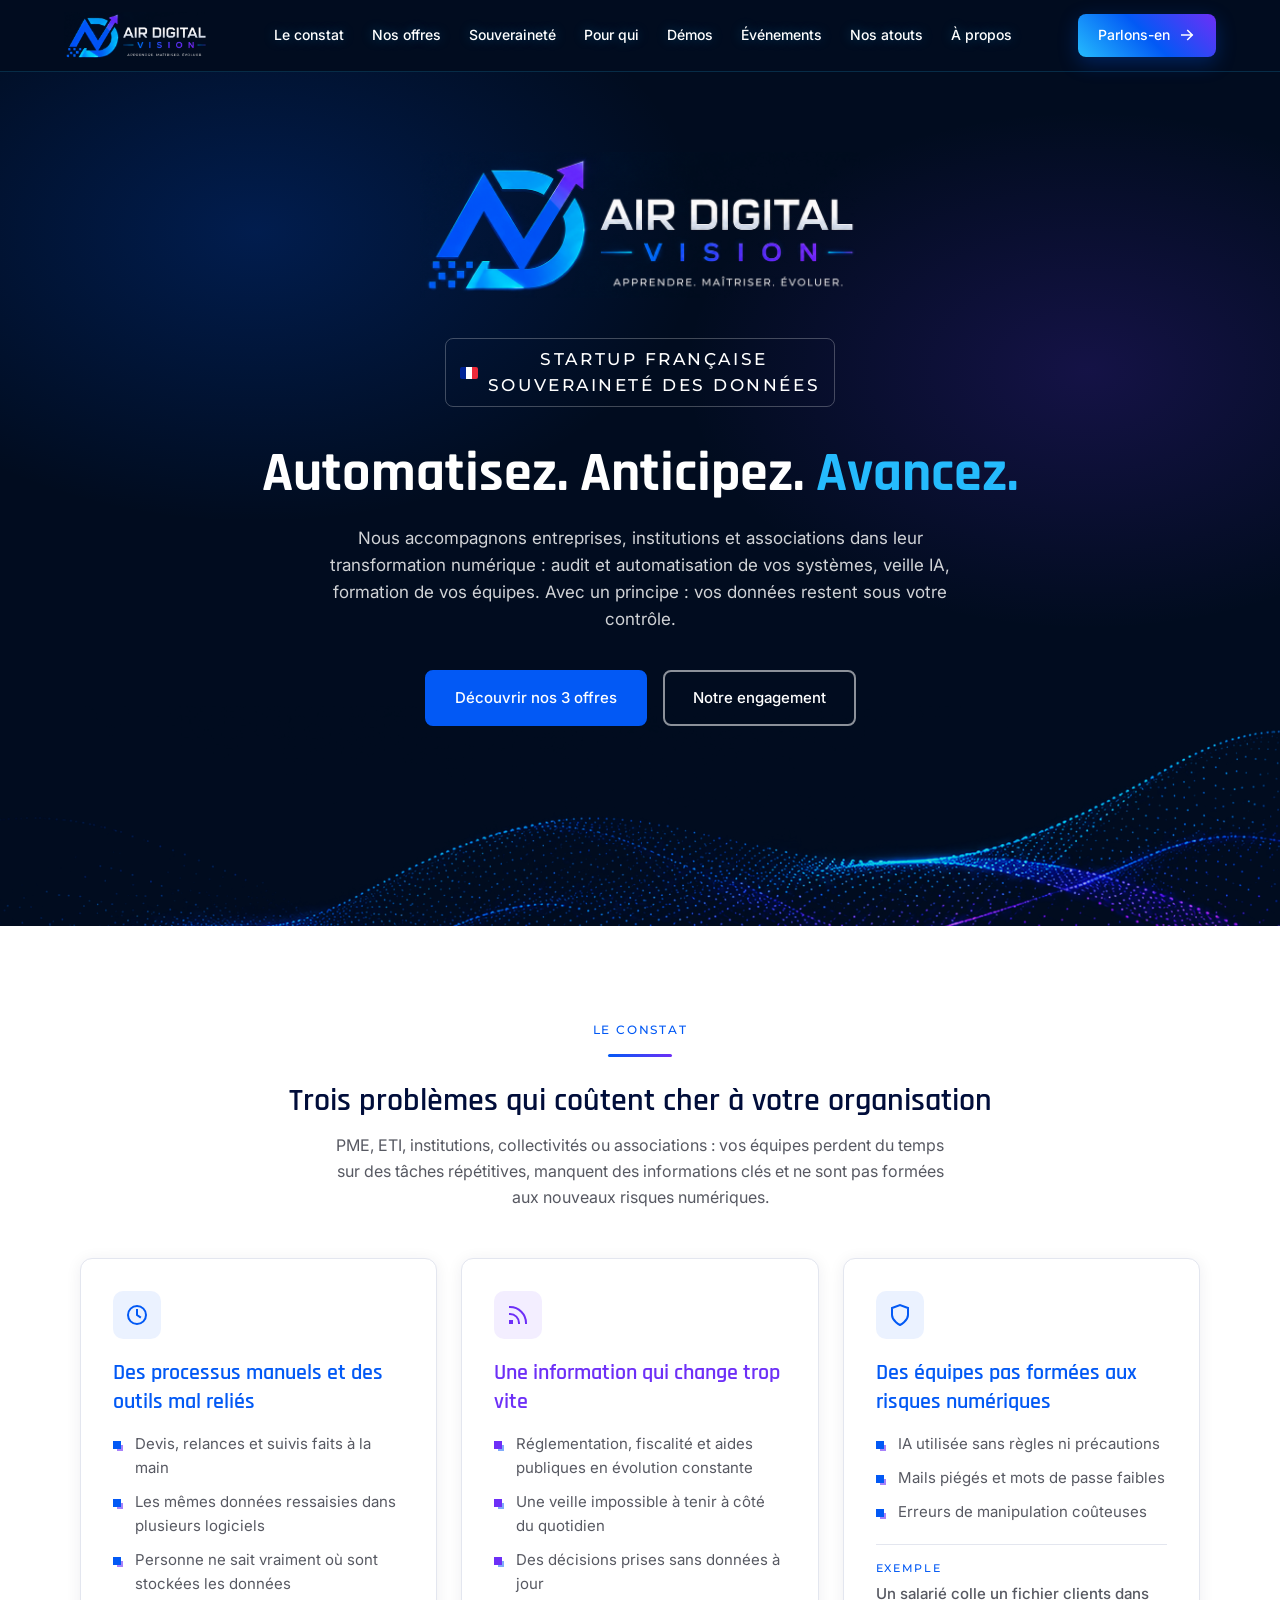
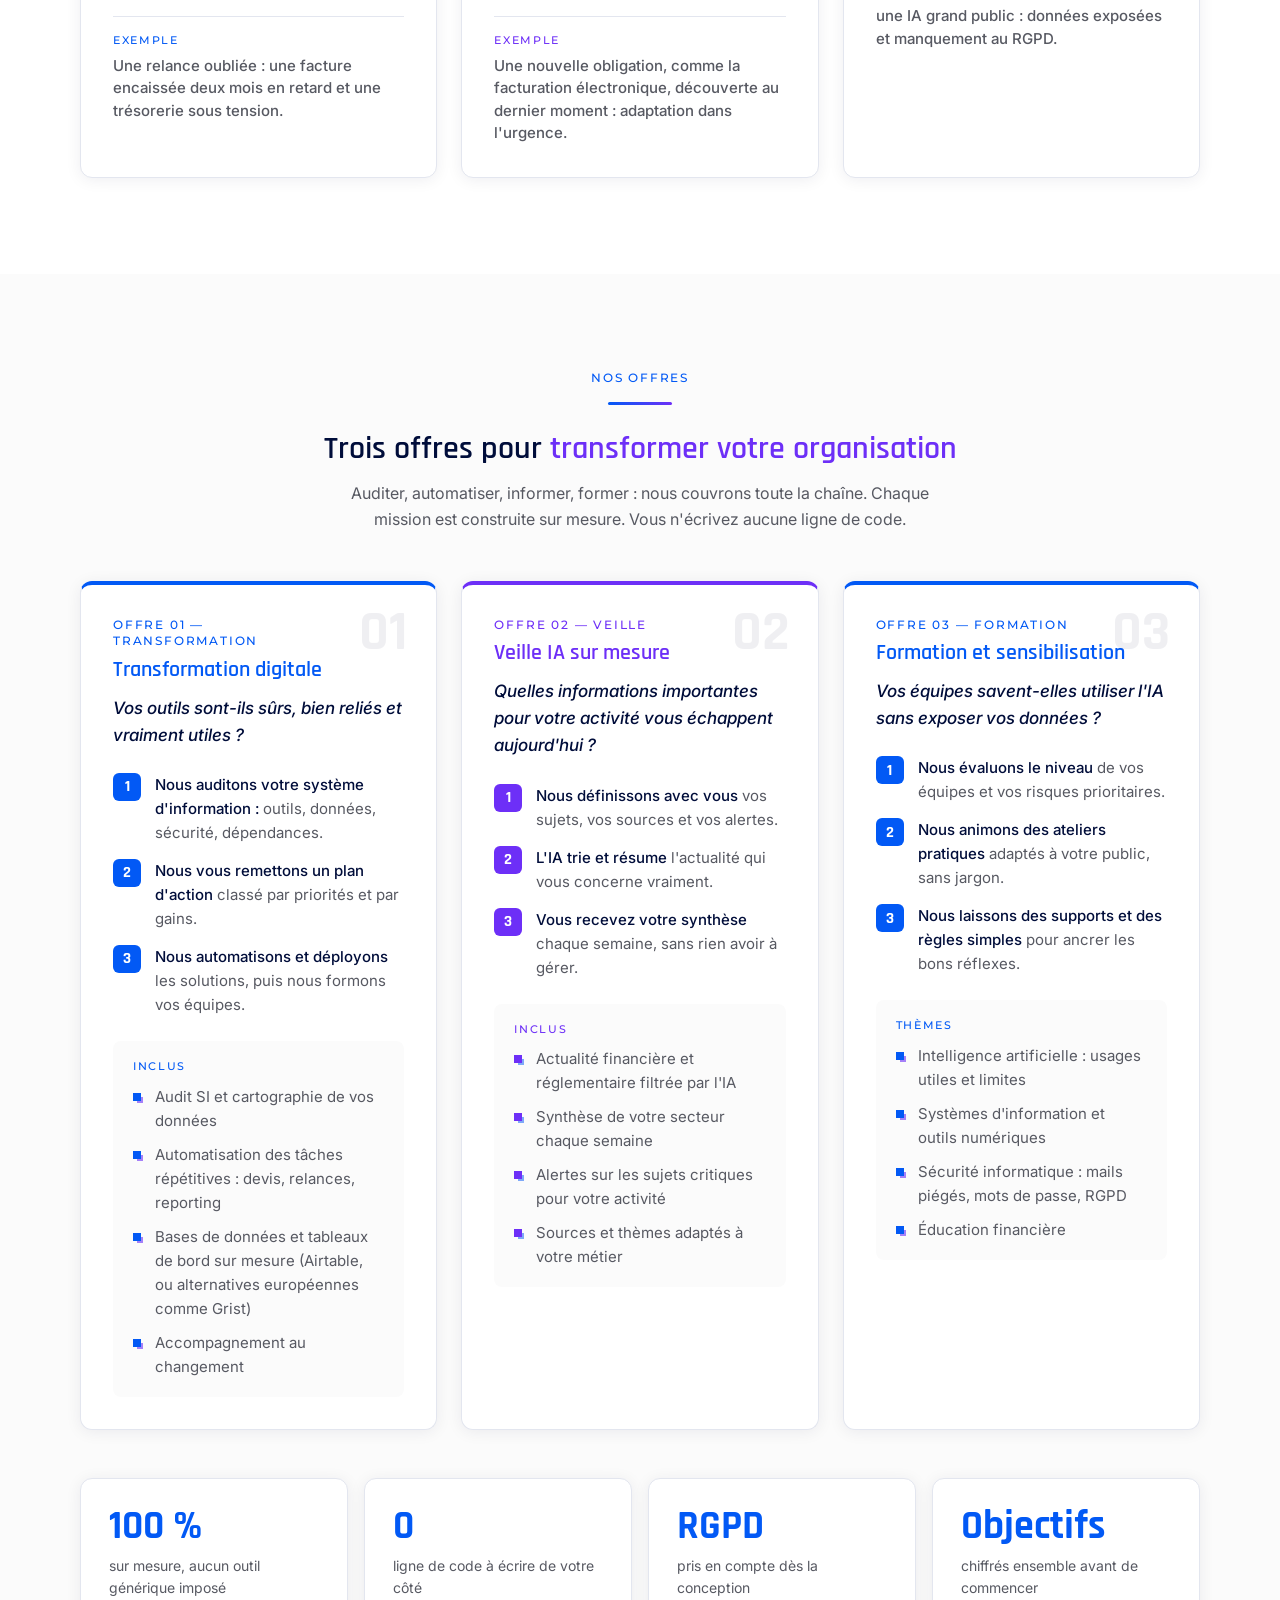
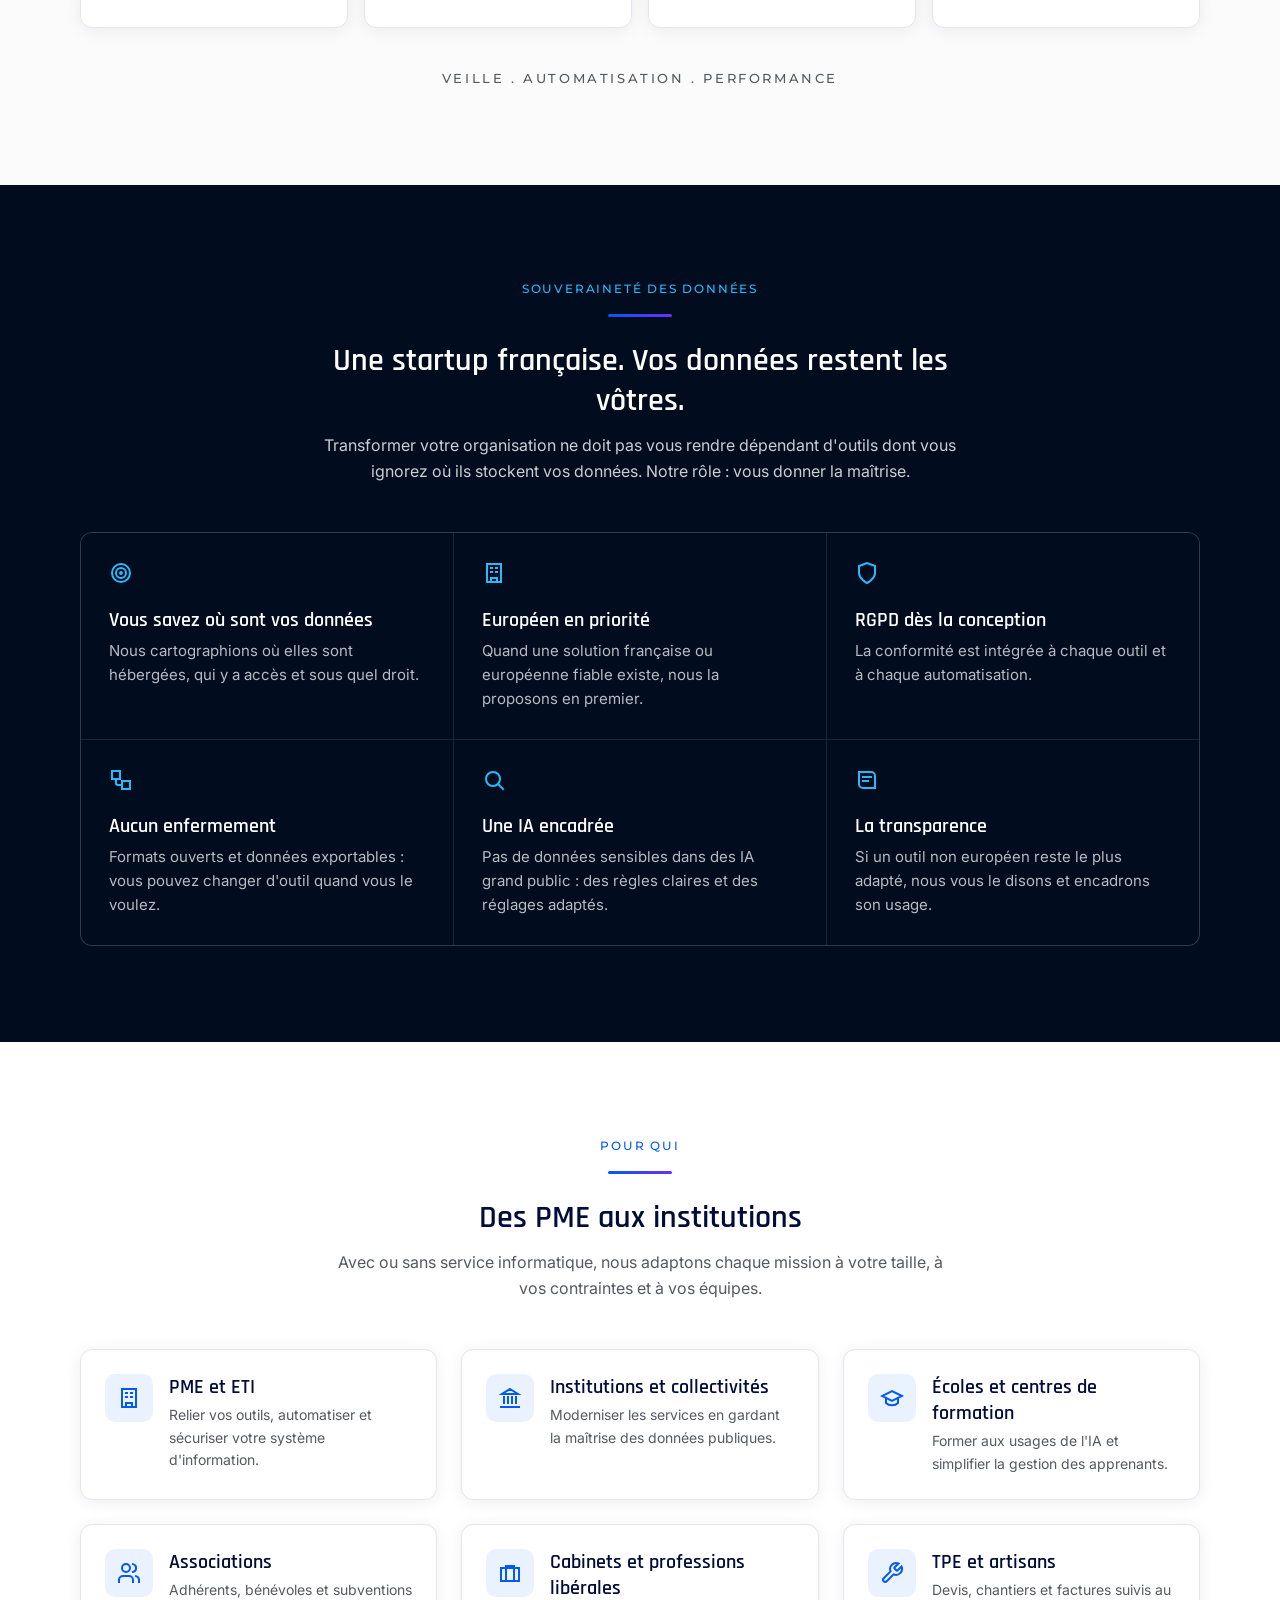
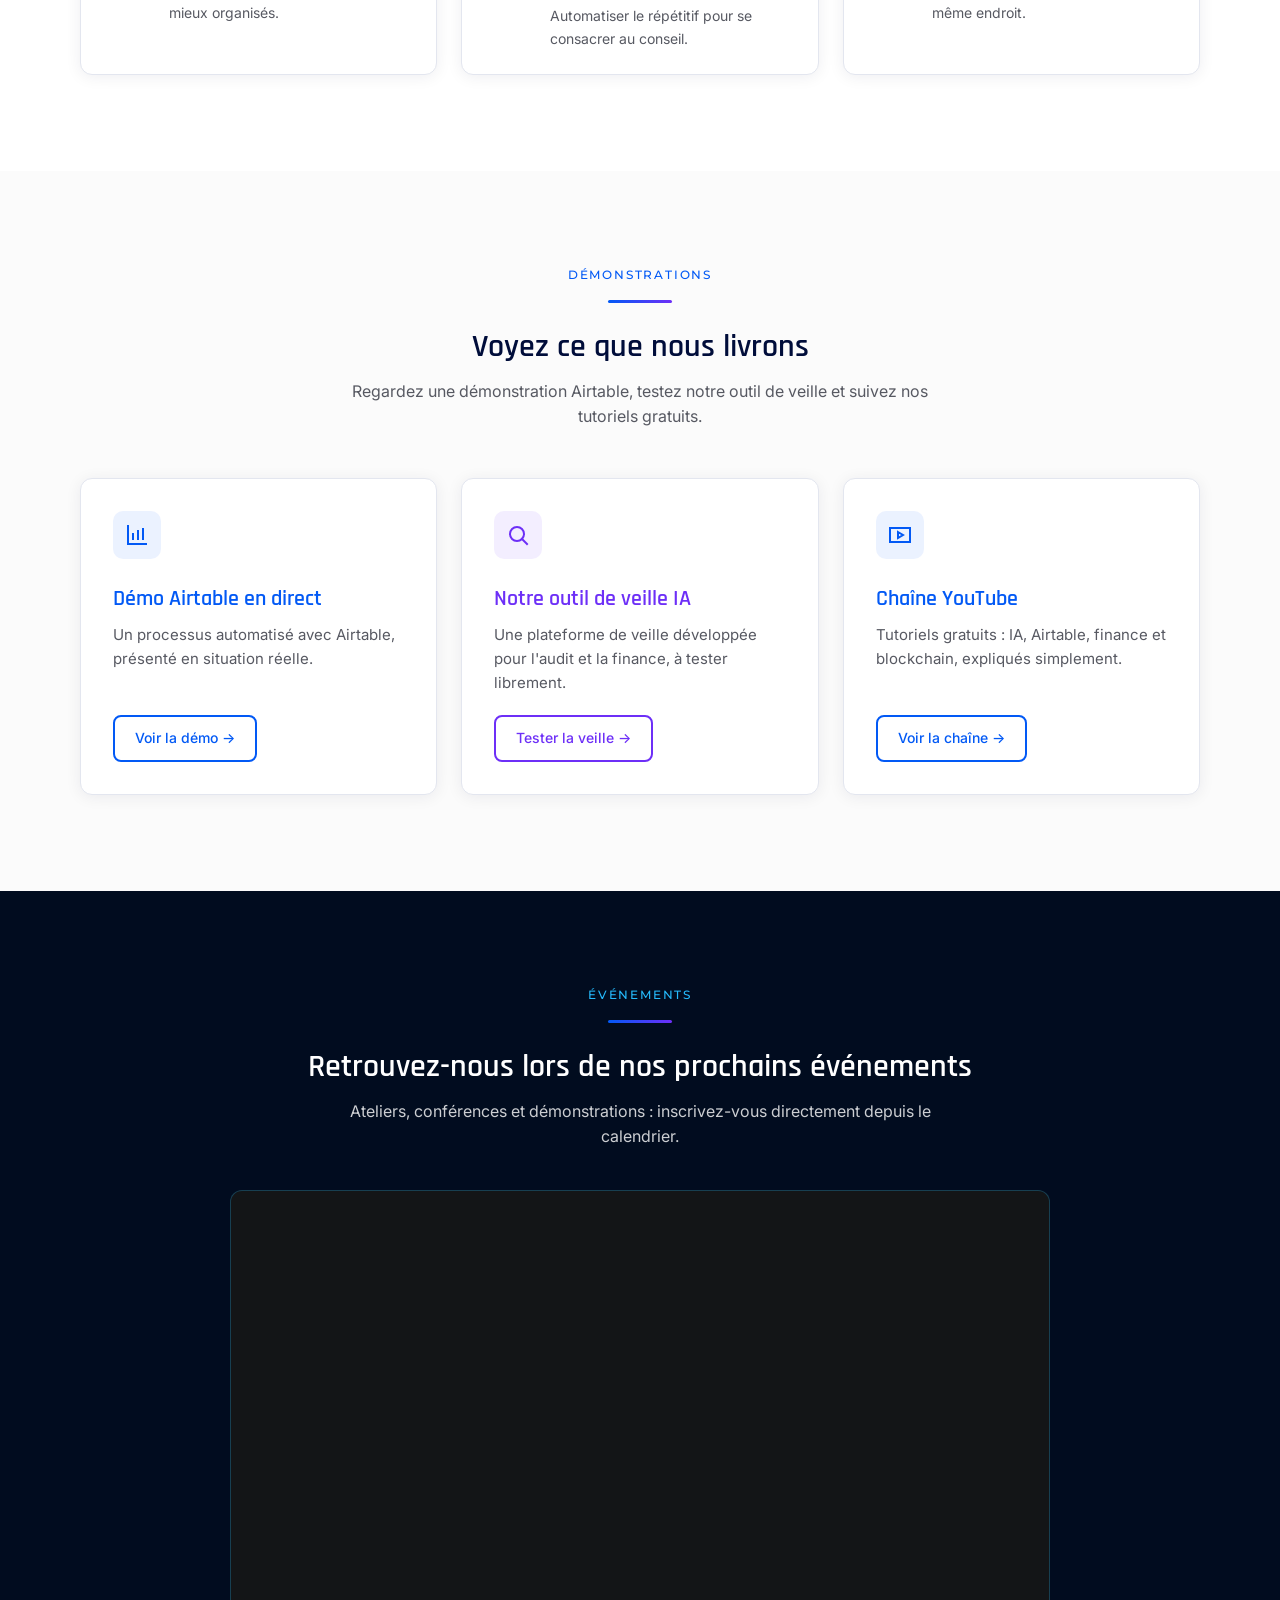
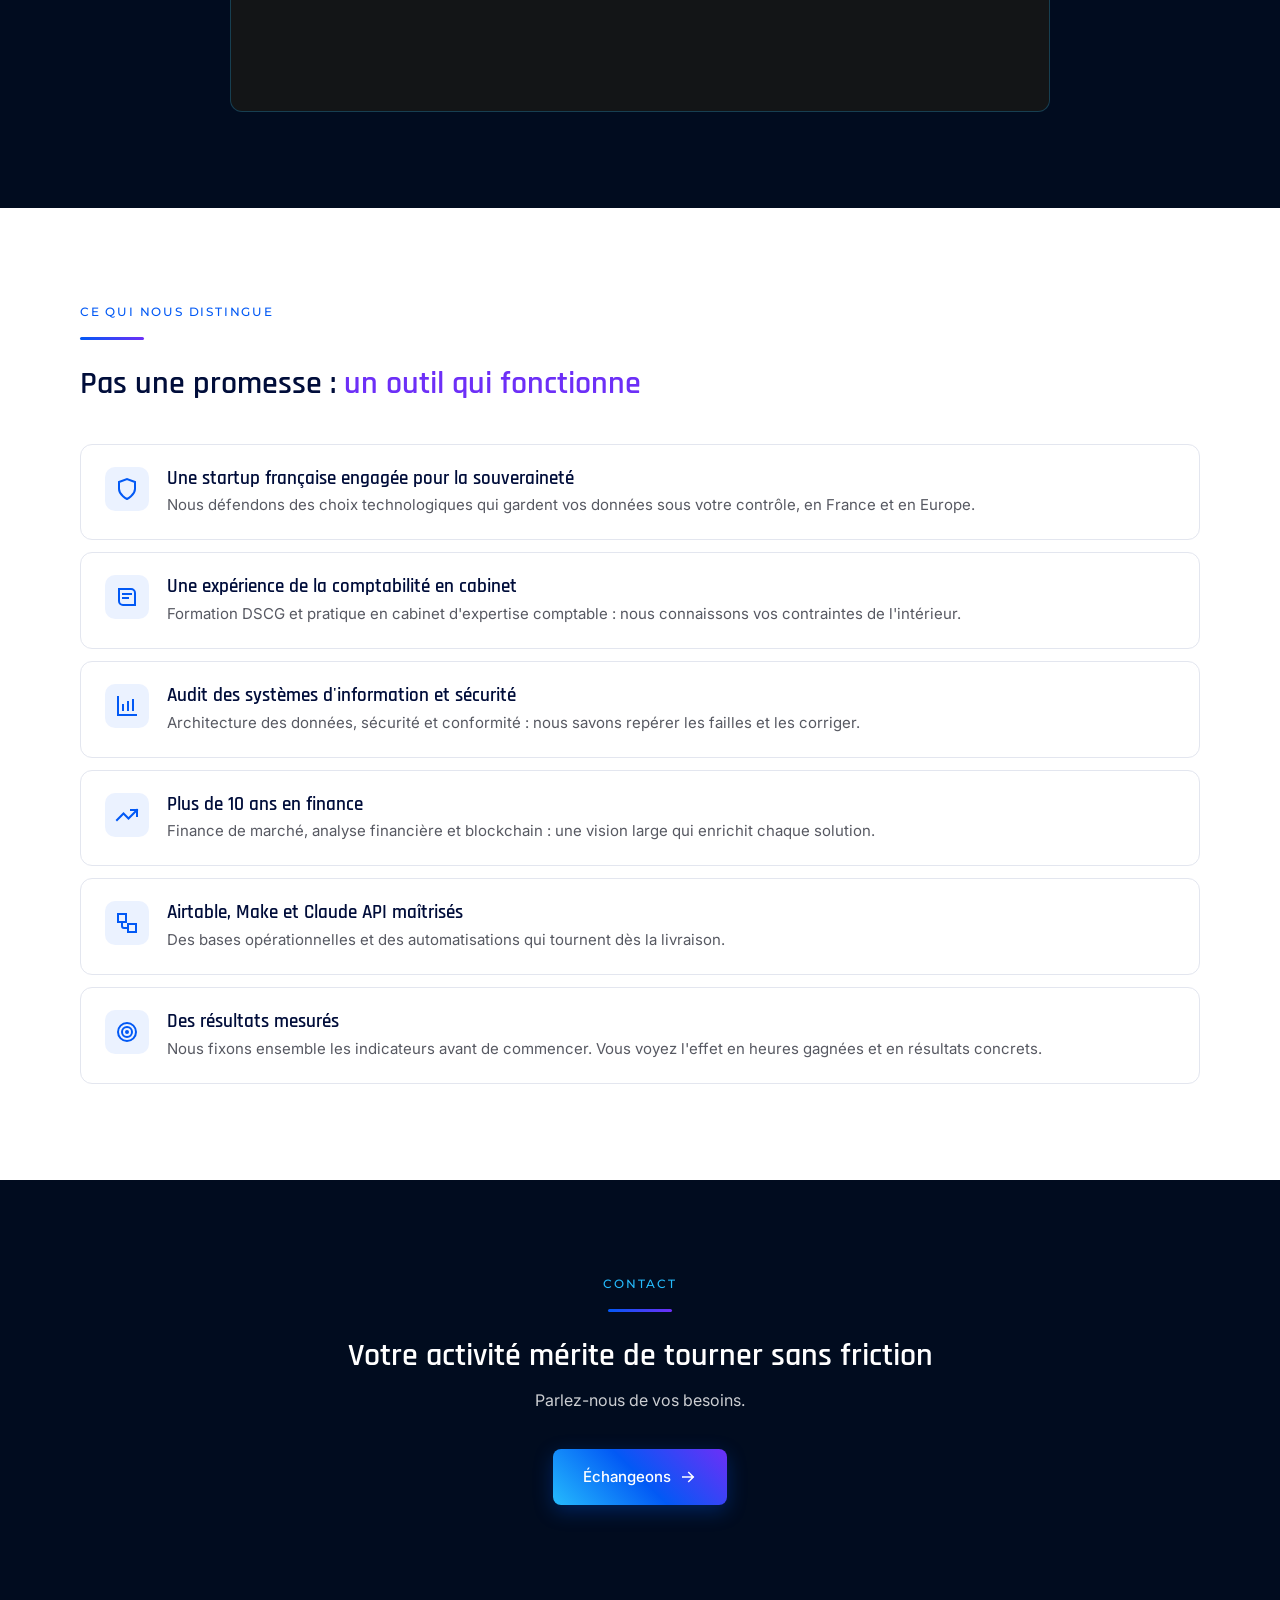
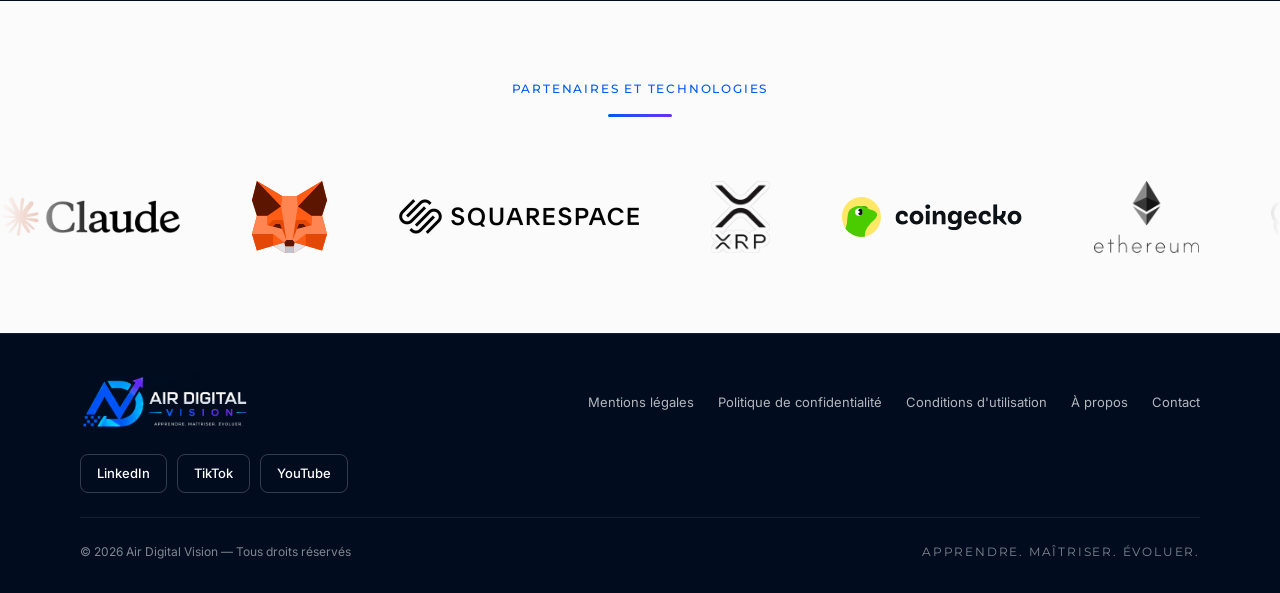
==== index.html @ 4b160d8b "Add files via upload" ====
<!DOCTYPE html>
<html lang="fr">
<head>
<meta charset="UTF-8">
<meta name="viewport" content="width=device-width, initial-scale=1">
<title>Air Digital Vision — Startup française de transformation digitale</title>
<meta name="description" content="Air Digital Vision, startup française : audit et automatisation de votre système d'information, veille IA et formation de vos équipes. Vos données restent sous votre contrôle.">
<meta property="og:title" content="Air Digital Vision — Automatisez. Anticipez. Avancez.">
<meta property="og:description" content="Transformation digitale, veille IA et formation, par une startup française engagée pour la souveraineté des données.">
<link rel="canonical" href="https://airdigitalvision.org/">
<meta property="og:url" content="https://airdigitalvision.org/">
<meta property="og:type" content="website">
<meta property="og:image" content="https://airdigitalvision.org/assets/logo-nuit.png">
<meta name="theme-color" content="#010C1F">
<link rel="icon" type="image/png" href="assets/favicon.png">
<link rel="apple-touch-icon" href="assets/apple-touch-icon.png">
<link rel="preconnect" href="https://fonts.googleapis.com">
<link rel="preconnect" href="https://fonts.gstatic.com" crossorigin>
<link href="https://fonts.googleapis.com/css2?family=Inter:wght@400;500&family=Montserrat:wght@500&family=Rajdhani:wght@600;700&display=swap" rel="stylesheet">
<link rel="stylesheet" href="assets/style.css">
</head>
<body>

<!-- Icônes (trait 2 px, angles francs) -->
<svg width="0" height="0" style="position:absolute" aria-hidden="true">
  <symbol id="i-horloge" viewBox="0 0 24 24"><circle cx="12" cy="12" r="9"/><path d="M12 7v5l3 2"/></symbol>
  <symbol id="i-flux" viewBox="0 0 24 24"><path d="M4 11a9 9 0 0 1 9 9"/><path d="M4 4a16 16 0 0 1 16 16"/><rect x="4" y="18" width="2" height="2"/></symbol>
  <symbol id="i-auto" viewBox="0 0 24 24"><rect x="3" y="3" width="8" height="8"/><path d="M7 11v4a2 2 0 0 0 2 2h4"/><rect x="13" y="13" width="8" height="8"/></symbol>
  <symbol id="i-veille" viewBox="0 0 24 24"><circle cx="11" cy="11" r="7"/><path d="m21 21-5-5"/></symbol>
  <symbol id="i-immeuble" viewBox="0 0 24 24"><rect x="5" y="3" width="14" height="18"/><path d="M9 21v-4h6v4M9 7h1M14 7h1M9 11h1M14 11h1"/></symbol>
  <symbol id="i-outil" viewBox="0 0 24 24"><path d="M14.7 6.3a1 1 0 0 0 0 1.4l1.6 1.6a1 1 0 0 0 1.4 0l3.8-3.8a6 6 0 0 1-7.9 7.9l-6.9 6.9a2.1 2.1 0 0 1-3-3l6.9-6.9a6 6 0 0 1 7.9-7.9z"/></symbol>
  <symbol id="i-mallette" viewBox="0 0 24 24"><rect x="3" y="7" width="18" height="13"/><path d="M16 20V5H8v15"/></symbol>
  <symbol id="i-groupe" viewBox="0 0 24 24"><path d="M16 21v-2a4 4 0 0 0-4-4H6a4 4 0 0 0-4 4v2"/><circle cx="9" cy="7" r="4"/><path d="M22 21v-2a4 4 0 0 0-3-3.9M16 3.1a4 4 0 0 1 0 7.8"/></symbol>
  <symbol id="i-mairie" viewBox="0 0 24 24"><path d="M3 21h18M6 17v-6M10 17v-6M14 17v-6M18 17v-6M12 3l8 5H4z"/></symbol>
  <symbol id="i-ecole" viewBox="0 0 24 24"><path d="M22 10 12 5 2 10l10 5 10-5z"/><path d="M6 12v5c3 3 9 3 12 0v-5"/></symbol>
  <symbol id="i-video" viewBox="0 0 24 24"><rect x="2" y="5" width="20" height="14"/><path d="m10 9 5 3-5 3z"/></symbol>
  <symbol id="i-graph" viewBox="0 0 24 24"><path d="M3 3v18h18"/><path d="M8 16v-5M13 16V8M18 16V6"/></symbol>
  <symbol id="i-bouclier" viewBox="0 0 24 24"><path d="M12 22s8-4 8-10V5l-8-3-8 3v7c0 6 8 10 8 10z"/></symbol>
  <symbol id="i-hausse" viewBox="0 0 24 24"><path d="m22 7-8.5 8.5-5-5L2 17"/><path d="M16 7h6v6"/></symbol>
  <symbol id="i-cible" viewBox="0 0 24 24"><circle cx="12" cy="12" r="9"/><circle cx="12" cy="12" r="5"/><circle cx="12" cy="12" r="1"/></symbol>
  <symbol id="i-livre" viewBox="0 0 24 24"><path d="M4 4h12a4 4 0 0 1 4 4v12H8a4 4 0 0 1-4-4z"/><path d="M8 9h8M8 13h5"/></symbol>
  <symbol id="i-mail" viewBox="0 0 24 24"><rect x="2" y="4" width="20" height="16"/><path d="m22 6-10 7L2 6"/></symbol>
  <symbol id="i-menu" viewBox="0 0 24 24"><path d="M3 6h18M3 12h18M3 18h18"/></symbol>
  <symbol id="i-fleche" viewBox="0 0 24 24"><path d="M5 12h14M13 6l6 6-6 6"/></symbol>
</svg>

<!-- NAVIGATION -->
<header class="nav">
  <a class="nav-logo" href="#accueil" aria-label="Air Digital Vision — accueil"><img src="assets/logo-nuit.png" alt="Air Digital Vision" width="132" height="44"></a>
  <nav class="nav-liens" id="menu" aria-label="Navigation principale">
    <a href="#probleme">Le constat</a>
    <a href="#offres">Nos offres</a>
    <a href="#souverainete">Souveraineté</a>
    <a href="#pour-qui">Pour qui</a>
    <a href="#demos">Démos</a>
    <a href="#evenements">Événements</a>
    <a href="#atouts">Nos atouts</a>
    <a href="equipe.html">À propos</a>
    <a href="#contact" class="seul-mobile">Parlons de votre projet →</a>
  </nav>
  <a class="btn btn-cta" href="#contact">Parlons-en <svg class="ico" style="width:18px;height:18px"><use href="#i-fleche"/></svg></a>
  <button class="burger" aria-label="Ouvrir le menu" aria-expanded="false" aria-controls="menu"><svg class="ico"><use href="#i-menu"/></svg></button>
</header>

<main>

<!-- HÉROS -->
<section class="hero sur-nuit" id="accueil">
  <div class="conteneur">
    <img class="hero-logo" src="assets/logo-nuit.png" alt="Air Digital Vision — Apprendre. Maîtriser. Évoluer." width="900" height="299">
    <p class="badge-fr"><span class="drapeau" aria-hidden="true"><i></i><i></i><i></i></span><span>Startup française<br>Souveraineté des données</span></p>
    <h1>Automatisez. Anticipez. <span>Avancez.</span></h1>
    <p>Nous accompagnons entreprises, institutions et associations dans leur transformation numérique : audit et automatisation de vos systèmes, veille IA, formation de vos équipes. Avec un principe : vos données restent sous votre contrôle.</p>
    <div class="hero-btns">
      <a class="btn btn-primaire" href="#offres">Découvrir nos 3 offres</a>
      <a class="btn btn-secondaire" href="#souverainete">Notre engagement</a>
    </div>
  </div>
  <img class="hero-vague" src="assets/vague.png" alt="" aria-hidden="true">
</section>

<!-- LE CONSTAT -->
<section id="probleme" class="fond-blanc">
  <div class="conteneur">
    <div class="entete-centre">
    <p class="label">Le constat</p>
    <span class="filet"></span>
    <h2>Trois problèmes qui coûtent cher à votre organisation</h2>
    <p class="chapo" style="margin-top:12px">PME, ETI, institutions, collectivités ou associations : vos équipes perdent du temps sur des tâches répétitives, manquent des informations clés et ne sont pas formées aux nouveaux risques numériques.</p>
    </div>
    <div class="grille-3">
      <article class="carte">
        <div class="ico-bloc"><svg class="ico"><use href="#i-horloge"/></svg></div>
        <h3>Des processus manuels et des outils mal reliés</h3>
        <ul class="puces">
          <li>Devis, relances et suivis faits à la main</li>
          <li>Les mêmes données ressaisies dans plusieurs logiciels</li>
          <li>Personne ne sait vraiment où sont stockées les données</li>
        </ul>
        <p class="consequence"><span class="label">Exemple</span>Une relance oubliée : une facture encaissée deux mois en retard et une trésorerie sous tension.</p>
      </article>
      <article class="carte violet">
        <div class="ico-bloc violet"><svg class="ico"><use href="#i-flux"/></svg></div>
        <h3 style="color:var(--elan)">Une information qui change trop vite</h3>
        <ul class="puces">
          <li>Réglementation, fiscalité et aides publiques en évolution constante</li>
          <li>Une veille impossible à tenir à côté du quotidien</li>
          <li>Des décisions prises sans données à jour</li>
        </ul>
        <p class="consequence"><span class="label violet">Exemple</span>Une nouvelle obligation, comme la facturation électronique, découverte au dernier moment : adaptation dans l'urgence.</p>
      </article>
      <article class="carte">
        <div class="ico-bloc"><svg class="ico"><use href="#i-bouclier"/></svg></div>
        <h3>Des équipes pas formées aux risques numériques</h3>
        <ul class="puces">
          <li>IA utilisée sans règles ni précautions</li>
          <li>Mails piégés et mots de passe faibles</li>
          <li>Erreurs de manipulation coûteuses</li>
        </ul>
        <p class="consequence"><span class="label">Exemple</span>Un salarié colle un fichier clients dans une IA grand public : données exposées et manquement au RGPD.</p>
      </article>
    </div>
  </div>
</section>

<!-- OFFRES -->
<section id="offres">
  <div class="conteneur">
    <div class="entete-centre">
    <p class="label">Nos offres</p>
    <span class="filet"></span>
    <h2>Trois offres pour <span class="accent">transformer votre organisation</span></h2>
    <p class="chapo" style="margin-top:12px">Auditer, automatiser, informer, former : nous couvrons toute la chaîne. Chaque mission est construite sur mesure. Vous n'écrivez aucune ligne de code.</p>
    </div>
    <div class="grille-3">
      <article class="carte offre">
        <span class="offre-num" aria-hidden="true">01</span>
        <p class="label">Offre 01 — Transformation</p>
        <h3>Transformation digitale</h3>
        <p class="question">Vos outils sont-ils sûrs, bien reliés et vraiment utiles ?</p>
        <ol class="etapes">
          <li><span><strong>Nous auditons votre système d'information :</strong> outils, données, sécurité, dépendances.</span></li>
          <li><span><strong>Nous vous remettons un plan d'action</strong> classé par priorités et par gains.</span></li>
          <li><span><strong>Nous automatisons et déployons</strong> les solutions, puis nous formons vos équipes.</span></li>
        </ol>
        <div class="inclus">
          <p class="label">Inclus</p>
          <ul class="puces">
            <li>Audit SI et cartographie de vos données</li>
            <li>Automatisation des tâches répétitives : devis, relances, reporting</li>
            <li>Bases de données et tableaux de bord sur mesure (Airtable, ou alternatives européennes comme Grist)</li>
            <li>Accompagnement au changement</li>
          </ul>
        </div>
      </article>
      <article class="carte offre violet">
        <span class="offre-num" aria-hidden="true">02</span>
        <p class="label violet">Offre 02 — Veille</p>
        <h3 style="color:var(--elan)">Veille IA sur mesure</h3>
        <p class="question">Quelles informations importantes pour votre activité vous échappent aujourd'hui ?</p>
        <ol class="etapes">
          <li><span><strong>Nous définissons avec vous</strong> vos sujets, vos sources et vos alertes.</span></li>
          <li><span><strong>L'IA trie et résume</strong> l'actualité qui vous concerne vraiment.</span></li>
          <li><span><strong>Vous recevez votre synthèse</strong> chaque semaine, sans rien avoir à gérer.</span></li>
        </ol>
        <div class="inclus">
          <p class="label violet">Inclus</p>
          <ul class="puces">
            <li>Actualité financière et réglementaire filtrée par l'IA</li>
            <li>Synthèse de votre secteur chaque semaine</li>
            <li>Alertes sur les sujets critiques pour votre activité</li>
            <li>Sources et thèmes adaptés à votre métier</li>
          </ul>
        </div>
      </article>
      <article class="carte offre">
        <span class="offre-num" aria-hidden="true">03</span>
        <p class="label">Offre 03 — Formation</p>
        <h3>Formation et sensibilisation</h3>
        <p class="question">Vos équipes savent-elles utiliser l'IA sans exposer vos données ?</p>
        <ol class="etapes">
          <li><span><strong>Nous évaluons le niveau</strong> de vos équipes et vos risques prioritaires.</span></li>
          <li><span><strong>Nous animons des ateliers pratiques</strong> adaptés à votre public, sans jargon.</span></li>
          <li><span><strong>Nous laissons des supports et des règles simples</strong> pour ancrer les bons réflexes.</span></li>
        </ol>
        <div class="inclus">
          <p class="label">Thèmes</p>
          <ul class="puces">
            <li>Intelligence artificielle : usages utiles et limites</li>
            <li>Systèmes d'information et outils numériques</li>
            <li>Sécurité informatique : mails piégés, mots de passe, RGPD</li>
            <li>Éducation financière</li>
          </ul>
        </div>
      </article>
    </div>

    <div class="grille-4" style="margin-top:48px">
      <div class="carte benef"><p class="benef-val">100 %</p><p>sur mesure, aucun outil générique imposé</p></div>
      <div class="carte benef"><p class="benef-val">0</p><p>ligne de code à écrire de votre côté</p></div>
      <div class="carte benef"><p class="benef-val">RGPD</p><p>pris en compte dès la conception</p></div>
      <div class="carte benef"><p class="benef-val">Objectifs</p><p>chiffrés ensemble avant de commencer</p></div>
    </div>
    <p class="signature-offre">VEILLE . AUTOMATISATION . PERFORMANCE</p>
  </div>
</section>

<!-- SOUVERAINETÉ -->
<section id="souverainete" class="souv sur-nuit">
  <div class="conteneur">
    <div class="souv-intro entete-centre">
      <p class="label">Souveraineté des données</p>
      <span class="filet"></span>
      <h2>Une startup française. Vos données restent les vôtres.</h2>
      <p>Transformer votre organisation ne doit pas vous rendre dépendant d'outils dont vous ignorez où ils stockent vos données. Notre rôle : vous donner la maîtrise.</p>
    </div>
    <div class="souv-grille">
      <div class="souv-pt"><svg class="ico"><use href="#i-cible"/></svg><h3>Vous savez où sont vos données</h3><p>Nous cartographions où elles sont hébergées, qui y a accès et sous quel droit.</p></div>
      <div class="souv-pt"><svg class="ico"><use href="#i-immeuble"/></svg><h3>Européen en priorité</h3><p>Quand une solution française ou européenne fiable existe, nous la proposons en premier.</p></div>
      <div class="souv-pt"><svg class="ico"><use href="#i-bouclier"/></svg><h3>RGPD dès la conception</h3><p>La conformité est intégrée à chaque outil et à chaque automatisation.</p></div>
      <div class="souv-pt"><svg class="ico"><use href="#i-auto"/></svg><h3>Aucun enfermement</h3><p>Formats ouverts et données exportables : vous pouvez changer d'outil quand vous le voulez.</p></div>
      <div class="souv-pt"><svg class="ico"><use href="#i-veille"/></svg><h3>Une IA encadrée</h3><p>Pas de données sensibles dans des IA grand public : des règles claires et des réglages adaptés.</p></div>
      <div class="souv-pt"><svg class="ico"><use href="#i-livre"/></svg><h3>La transparence</h3><p>Si un outil non européen reste le plus adapté, nous vous le disons et encadrons son usage.</p></div>
    </div>
  </div>
</section>

<!-- POUR QUI -->
<section id="pour-qui" class="fond-blanc">
  <div class="conteneur">
    <div class="entete-centre">
    <p class="label">Pour qui</p>
    <span class="filet"></span>
    <h2>Des PME aux institutions</h2>
    <p class="chapo" style="margin-top:12px">Avec ou sans service informatique, nous adaptons chaque mission à votre taille, à vos contraintes et à vos équipes.</p>
    </div>
    <div class="grille-3">
      <div class="carte cible"><div class="ico-bloc"><svg class="ico"><use href="#i-immeuble"/></svg></div><div><h3>PME et ETI</h3><p>Relier vos outils, automatiser et sécuriser votre système d'information.</p></div></div>
      <div class="carte cible"><div class="ico-bloc"><svg class="ico"><use href="#i-mairie"/></svg></div><div><h3>Institutions et collectivités</h3><p>Moderniser les services en gardant la maîtrise des données publiques.</p></div></div>
      <div class="carte cible"><div class="ico-bloc"><svg class="ico"><use href="#i-ecole"/></svg></div><div><h3>Écoles et centres de formation</h3><p>Former aux usages de l'IA et simplifier la gestion des apprenants.</p></div></div>
      <div class="carte cible"><div class="ico-bloc"><svg class="ico"><use href="#i-groupe"/></svg></div><div><h3>Associations</h3><p>Adhérents, bénévoles et subventions mieux organisés.</p></div></div>
      <div class="carte cible"><div class="ico-bloc"><svg class="ico"><use href="#i-mallette"/></svg></div><div><h3>Cabinets et professions libérales</h3><p>Automatiser le répétitif pour se consacrer au conseil.</p></div></div>
      <div class="carte cible"><div class="ico-bloc"><svg class="ico"><use href="#i-outil"/></svg></div><div><h3>TPE et artisans</h3><p>Devis, chantiers et factures suivis au même endroit.</p></div></div>
    </div>
  </div>
</section>

<!-- DÉMOS -->
<section id="demos">
  <div class="conteneur">
    <div class="entete-centre">
    <p class="label">Démonstrations</p>
    <span class="filet"></span>
    <h2>Voyez ce que nous livrons</h2>
    <p class="chapo" style="margin-top:12px">Regardez une démonstration Airtable, testez notre outil de veille et suivez nos tutoriels gratuits.</p>
    </div>
    <div class="grille-3">
      <article class="carte demo">
        <div class="ico-bloc"><svg class="ico"><use href="#i-graph"/></svg></div>
        <h3>Démo Airtable en direct</h3>
        <p>Un processus automatisé avec Airtable, présenté en situation réelle.</p>
        <a class="btn btn-secondaire" href="https://www.youtube.com/live/syCs8Jm9sCY?si=hwEpIwW8wlf0t43V" target="_blank" rel="noopener">Voir la démo →</a>
      </article>
      <article class="carte demo">
        <div class="ico-bloc violet"><svg class="ico"><use href="#i-veille"/></svg></div>
        <h3 style="color:var(--elan)">Notre outil de veille IA</h3>
        <p>Une plateforme de veille développée pour l'audit et la finance, à tester librement.</p>
        <a class="btn btn-secondaire" style="color:var(--elan);border-color:var(--elan)" href="https://veille-info-audit.vercel.app/" target="_blank" rel="noopener">Tester la veille →</a>
      </article>
      <article class="carte demo">
        <div class="ico-bloc"><svg class="ico"><use href="#i-video"/></svg></div>
        <h3>Chaîne YouTube</h3>
        <p>Tutoriels gratuits : IA, Airtable, finance et blockchain, expliqués simplement.</p>
        <a class="btn btn-secondaire" href="https://www.youtube.com/@airdigitalvision" target="_blank" rel="noopener">Voir la chaîne →</a>
      </article>
    </div>
  </div>
</section>

<!-- ÉVÉNEMENTS (calendrier Luma, mis à jour automatiquement) -->
<section id="evenements" class="evenements sur-nuit">
  <div class="conteneur">
    <div class="entete-centre">
      <p class="label">Événements</p>
      <span class="filet"></span>
      <h2>Retrouvez-nous lors de nos prochains événements</h2>
      <p class="chapo" style="margin-top:12px">Ateliers, conférences et démonstrations : inscrivez-vous directement depuis le calendrier.</p>
    </div>
    <div class="luma">
      <iframe src="https://luma.com/embed/calendar/cal-xNLH4YNKYU7lGfM/events?lt=dark" title="Calendrier des événements Air Digital Vision" loading="lazy" allowfullscreen></iframe>
    </div>
  </div>
</section>

<!-- ATOUTS -->
<section id="atouts" class="fond-blanc">
  <div class="conteneur">
    <p class="label">Ce qui nous distingue</p>
    <span class="filet"></span>
    <h2>Pas une promesse : <span class="accent">un outil qui fonctionne</span></h2>
    <div class="atouts" style="margin-top:40px">
      <div class="atout"><div class="ico-bloc"><svg class="ico"><use href="#i-bouclier"/></svg></div><div><h3>Une startup française engagée pour la souveraineté</h3><p>Nous défendons des choix technologiques qui gardent vos données sous votre contrôle, en France et en Europe.</p></div></div>
      <div class="atout"><div class="ico-bloc"><svg class="ico"><use href="#i-livre"/></svg></div><div><h3>Une expérience de la comptabilité en cabinet</h3><p>Formation DSCG et pratique en cabinet d'expertise comptable : nous connaissons vos contraintes de l'intérieur.</p></div></div>
      <div class="atout"><div class="ico-bloc"><svg class="ico"><use href="#i-graph"/></svg></div><div><h3>Audit des systèmes d'information et sécurité</h3><p>Architecture des données, sécurité et conformité : nous savons repérer les failles et les corriger.</p></div></div>
      <div class="atout"><div class="ico-bloc"><svg class="ico"><use href="#i-hausse"/></svg></div><div><h3>Plus de 10 ans en finance</h3><p>Finance de marché, analyse financière et blockchain : une vision large qui enrichit chaque solution.</p></div></div>
      <div class="atout"><div class="ico-bloc"><svg class="ico"><use href="#i-auto"/></svg></div><div><h3>Airtable, Make et Claude API maîtrisés</h3><p>Des bases opérationnelles et des automatisations qui tournent dès la livraison.</p></div></div>
      <div class="atout"><div class="ico-bloc"><svg class="ico"><use href="#i-cible"/></svg></div><div><h3>Des résultats mesurés</h3><p>Nous fixons ensemble les indicateurs avant de commencer. Vous voyez l'effet en heures gagnées et en résultats concrets.</p></div></div>
    </div>
  </div>
</section>

<!-- CONTACT -->
<section id="contact" class="contact sur-nuit">
  <div class="conteneur">
    <p class="label">Contact</p>
    <span class="filet"></span>
    <h2>Votre activité mérite de tourner sans friction</h2>
    <p class="chapo" style="margin-top:12px">Parlez-nous de vos besoins.</p>
    <a class="btn btn-cta" href="mailto:contact@airdigitalvision.org">Échangeons <svg class="ico" style="width:18px;height:18px"><use href="#i-fleche"/></svg></a>
  </div>
</section>

<!-- PARTENAIRES -->
<section id="partenaires" class="partenaires" aria-label="Partenaires et technologies">
  <div class="entete-centre">
    <p class="label">Partenaires et technologies</p>
    <span class="filet"></span>
  </div>
  <div class="defile">
    <ul class="defile-piste"><li><img src="assets/partenaire-dmc.png" alt="DMC Technologies"></li><li><img src="assets/partenaire-eko-market.png" alt="Eko Market"></li><li><img src="assets/partenaire-maison-goh.png" alt="Maison GOH" class="carre"></li><li><img src="assets/partenaire-ng-environnement.png" alt="Nouvelle Gestion Environnement" class="carre"></li><li><img src="assets/partenaire-cloud4africa.png" alt="Cloud4Africa"></li><li><img src="assets/partenaire-pagawy.png" alt="Pagawy"></li><li><img src="assets/partenaire-ovhcloud.png" alt="OVHcloud" class="bloc"></li><li><img src="assets/partenaire-airtable.png" alt="Airtable"></li><li><img src="assets/partenaire-squarespace.png" alt="Squarespace"></li><li><img src="assets/partenaire-github.png" alt="GitHub"></li><li><img src="assets/partenaire-metamask.svg" alt="MetaMask" class="carre"></li><li><img src="assets/partenaire-icp.png" alt="Internet Computer (ICP)"></li><li><img src="assets/partenaire-xrp.png" alt="XRP" class="carre"></li><li><img src="assets/partenaire-stellar.png" alt="Stellar"></li><li><img src="assets/partenaire-google-cloud.png" alt="Google Cloud"></li><li><img src="assets/partenaire-claude.png" alt="Claude"></li><li><img src="assets/partenaire-gnu-linux.png" alt="GNU/Linux" class="carre"></li><li><img src="assets/partenaire-gemini.png" alt="Gemini"></li><li><img src="assets/partenaire-openai.png" alt="OpenAI"></li><li><img src="assets/partenaire-ethereum.png" alt="Ethereum" class="carre"></li><li><img src="assets/partenaire-coingecko.svg" alt="CoinGecko"></li></ul>
    <ul class="defile-piste" aria-hidden="true"><li><img src="assets/partenaire-dmc.png" alt="DMC Technologies"></li><li><img src="assets/partenaire-eko-market.png" alt="Eko Market"></li><li><img src="assets/partenaire-maison-goh.png" alt="Maison GOH" class="carre"></li><li><img src="assets/partenaire-ng-environnement.png" alt="Nouvelle Gestion Environnement" class="carre"></li><li><img src="assets/partenaire-cloud4africa.png" alt="Cloud4Africa"></li><li><img src="assets/partenaire-pagawy.png" alt="Pagawy"></li><li><img src="assets/partenaire-ovhcloud.png" alt="OVHcloud" class="bloc"></li><li><img src="assets/partenaire-airtable.png" alt="Airtable"></li><li><img src="assets/partenaire-squarespace.png" alt="Squarespace"></li><li><img src="assets/partenaire-github.png" alt="GitHub"></li><li><img src="assets/partenaire-metamask.svg" alt="MetaMask" class="carre"></li><li><img src="assets/partenaire-icp.png" alt="Internet Computer (ICP)"></li><li><img src="assets/partenaire-xrp.png" alt="XRP" class="carre"></li><li><img src="assets/partenaire-stellar.png" alt="Stellar"></li><li><img src="assets/partenaire-google-cloud.png" alt="Google Cloud"></li><li><img src="assets/partenaire-claude.png" alt="Claude"></li><li><img src="assets/partenaire-gnu-linux.png" alt="GNU/Linux" class="carre"></li><li><img src="assets/partenaire-gemini.png" alt="Gemini"></li><li><img src="assets/partenaire-openai.png" alt="OpenAI"></li><li><img src="assets/partenaire-ethereum.png" alt="Ethereum" class="carre"></li><li><img src="assets/partenaire-coingecko.svg" alt="CoinGecko"></li></ul>
  </div>
</section>

</main>

<!-- PIED DE PAGE -->
<footer class="pied">
  <div class="conteneur">
    <a class="pied-logo" href="#accueil"><img src="assets/logo-nuit.png" alt="Air Digital Vision" width="169" height="56"></a>
    <nav class="pied-liens" aria-label="Informations légales">
      <a href="mentions-legales.html">Mentions légales</a>
      <a href="confidentialite.html">Politique de confidentialité</a>
      <a href="cgu.html">Conditions d'utilisation</a>
      <a href="equipe.html">À propos</a>
      <a href="mailto:contact@airdigitalvision.org">Contact</a>
    </nav>
    <div class="pied-social">
      <a href="https://www.linkedin.com/company/airdigitalvision/" target="_blank" rel="noopener">LinkedIn</a>
      <a href="https://www.tiktok.com/@airdigitalvision" target="_blank" rel="noopener">TikTok</a>
      <a href="https://www.youtube.com/@airdigitalvision" target="_blank" rel="noopener">YouTube</a>
    </div>
    <div class="pied-bas">
      <span>© <span id="annee">2026</span> Air Digital Vision — Tous droits réservés</span>
      <span class="signature">APPRENDRE. MAÎTRISER. ÉVOLUER.</span>
    </div>
  </div>
</footer>

<script>
(function(){
  var b=document.querySelector('.burger'),m=document.getElementById('menu');
  b.addEventListener('click',function(){var o=m.classList.toggle('ouvert');b.setAttribute('aria-expanded',o)});
  m.querySelectorAll('a').forEach(function(a){a.addEventListener('click',function(){m.classList.remove('ouvert');b.setAttribute('aria-expanded',false)})});
  var liens=m.querySelectorAll('a[href^="#"]');
  window.addEventListener('scroll',function(){
    var y=window.scrollY+100;
    liens.forEach(function(a){var s=document.querySelector(a.getAttribute('href'));
      a.classList.toggle('actif',!!s&&y>=s.offsetTop&&y<s.offsetTop+s.offsetHeight)});
  },{passive:true});
  document.getElementById('annee').textContent=new Date().getFullYear();
})();
</script>
<script>
(function(){
  var p=document.querySelectorAll('.defile-piste');if(!p.length)return;
  var li=[].slice.call(p[0].children);
  for(var i=li.length-1;i>0;i--){var j=Math.floor(Math.random()*(i+1));var t=li[i];li[i]=li[j];li[j]=t;}
  li.forEach(function(e){p[0].appendChild(e)});
  for(var k=1;k<p.length;k++)p[k].innerHTML=p[0].innerHTML;
})();
</script>
</body>
</html>
---- assets/style.css ----
/* Air Digital Vision — feuille de style commune
   Couleurs et typographie : charte graphique ADV (nov. 2026) */
:root{
  --vision:#0259F5;   /* Bleu Vision — principale */
  --elan:#6D2FF7;     /* Violet Élan — secondaire */
  --cyan:#25BBFD;     /* Cyan Signal — accent, jamais en texte sur blanc */
  --nuit:#010C1F;     /* Bleu Nuit — fonds sombres */
  --marine:#000D3A;   /* Marine — titres sur fond clair */
  --ardoise:#575962;  /* Gris Ardoise — texte secondaire */
  --air:#FBFBFB;      /* Blanc Air — fond de page */
  --blanc:#FFFFFF;
  --trait:#E3E6EF;
  --grad:linear-gradient(45deg,#25BBFD 0%,#0259F5 50%,#6D2FF7 100%);
  --filet:linear-gradient(90deg,#0259F5,#6D2FF7);
  --ombre:0 2px 16px rgba(0,13,58,.07);
  --ombre-h:0 8px 28px rgba(0,13,58,.12);
  --f-titre:'Rajdhani',Arial,sans-serif;
  --f-texte:'Inter',Arial,sans-serif;
  --f-label:'Montserrat',Arial,sans-serif;
  --marge:64px;
}
@media(max-width:768px){:root{--marge:24px}}
*{box-sizing:border-box;margin:0;padding:0}
html{scroll-behavior:smooth;scroll-padding-top:80px}
body{background:var(--air);color:var(--marine);font-family:var(--f-texte);font-size:16px;line-height:1.6;overflow-x:hidden;-webkit-font-smoothing:antialiased}
a{color:inherit;text-decoration:none}
img{max-width:100%;display:block}
.ico{width:24px;height:24px;fill:none;stroke:currentColor;stroke-width:2;stroke-linecap:square;stroke-linejoin:miter;flex-shrink:0}
:focus-visible{outline:2px solid var(--vision);outline-offset:3px}

/* Typo */
h1,h2,h3{font-family:var(--f-titre);color:var(--marine)}
h1{font-size:44px;font-weight:700;line-height:1.2}
h2{font-size:32px;font-weight:600;line-height:1.25}
h3{font-size:22px;font-weight:600;line-height:1.3;color:var(--vision)}
@media(max-width:768px){h1{font-size:32px}h2{font-size:26px}h3{font-size:20px}}
.label{font-family:var(--f-label);font-weight:500;font-size:12px;line-height:1.4;letter-spacing:.15em;text-transform:uppercase;color:var(--vision)}
.label.violet{color:var(--elan)}
.filet{display:block;width:64px;height:3px;border-radius:2px;background:var(--filet);margin:16px 0 24px}
.chapo{color:var(--ardoise);max-width:62ch;margin-bottom:48px}
.accent{color:var(--elan)}

/* Boutons */
.btn{display:inline-flex;align-items:center;gap:8px;font-family:var(--f-texte);font-weight:500;font-size:15px;padding:14px 28px;border-radius:8px;border:2px solid var(--vision);cursor:pointer;transition:transform .15s,box-shadow .15s,background .15s}
.btn-primaire{background:var(--vision);color:#fff}
.btn-primaire:hover{transform:translateY(-1px);box-shadow:0 6px 18px rgba(2,89,245,.35)}
.btn-secondaire{background:transparent;color:var(--vision)}
.btn-secondaire:hover{background:rgba(2,89,245,.06)}
.btn-cta{background:var(--grad);border:none;color:#fff;padding:16px 30px;box-shadow:0 6px 20px rgba(2,89,245,.3)}
.btn-cta:hover{transform:translateY(-1px);box-shadow:0 10px 28px rgba(109,47,247,.35)}
.sur-nuit .btn-secondaire{color:#fff;border-color:rgba(255,255,255,.55)}
.sur-nuit .btn-secondaire:hover{background:rgba(255,255,255,.08);border-color:#fff}

/* Navigation */
.nav{position:fixed;top:0;left:0;right:0;z-index:50;height:72px;display:flex;align-items:center;justify-content:space-between;gap:24px;padding:0 var(--marge);background:rgba(251,251,251,.94);backdrop-filter:blur(14px);border-bottom:1px solid var(--trait)}
.nav-logo img{height:44px;width:auto}
.nav-liens{display:flex;gap:28px;align-items:center}
.nav-liens a{font-size:14px;font-weight:500;color:var(--ardoise);transition:color .15s}
.nav-liens a:hover,.nav-liens a.actif{color:var(--vision)}
.nav .btn-cta{padding:10px 20px;font-size:14px}
.burger{display:none;background:none;border:none;color:var(--marine);cursor:pointer;padding:6px}
@media(max-width:1180px){
  .burger{display:block}
  .nav .btn-cta{display:none}
  .nav-liens{position:fixed;top:72px;left:0;right:0;flex-direction:column;align-items:flex-start;gap:0;background:var(--air);border-bottom:1px solid var(--trait);padding:8px var(--marge) 20px;transform:translateY(-120%);transition:transform .25s;box-shadow:var(--ombre)}
  .nav-liens.ouvert{transform:none}
  .nav-liens a{padding:12px 0;font-size:16px;width:100%;border-bottom:1px solid var(--trait)}
  .nav-liens a:last-child{border:none;color:var(--vision);font-weight:600}
}
@media(min-width:1181px){.nav-liens .seul-mobile{display:none}}

/* Sections */
section{padding:96px var(--marge)}
@media(max-width:768px){section{padding:64px var(--marge)}}
.conteneur{max-width:1120px;margin:0 auto}
.fond-blanc{background:var(--blanc)}

/* Héros (nuit) */
.hero{position:relative;background:var(--nuit);color:#fff;padding:152px var(--marge) 200px;overflow:hidden;text-align:center}
.hero::before{content:'';position:absolute;inset:0;background:radial-gradient(ellipse 50% 45% at 20% 25%,rgba(2,89,245,.22),transparent 70%),radial-gradient(ellipse 45% 40% at 85% 40%,rgba(109,47,247,.18),transparent 70%);pointer-events:none}
.hero-vague{position:absolute;left:0;right:0;bottom:0;width:100%;height:220px;object-fit:cover;object-position:top center;opacity:.9;pointer-events:none}
.hero .conteneur{position:relative;z-index:1;display:flex;flex-direction:column;align-items:center}
.hero-logo{width:min(440px,82vw);height:auto;margin-bottom:40px}
.hero .label{color:var(--cyan);margin-bottom:16px}
.hero h1{color:#fff;font-size:56px;line-height:1.1;margin-bottom:20px}
.hero h1 span{color:var(--cyan)}
@media(max-width:768px){.hero{padding:120px var(--marge) 160px}.hero h1{font-size:36px}.hero-vague{height:140px}}
.hero p{color:rgba(255,255,255,.82);max-width:58ch;margin:0 auto 36px;font-size:17px}
.hero-btns{display:flex;gap:16px;flex-wrap:wrap;justify-content:center}

/* Cartes génériques */
.grille-2{display:grid;grid-template-columns:1fr 1fr;gap:24px}
.grille-3{display:grid;grid-template-columns:repeat(3,1fr);gap:24px}
.grille-4{display:grid;grid-template-columns:repeat(4,1fr);gap:16px}
@media(max-width:960px){.grille-3,.grille-4{grid-template-columns:1fr 1fr}}
@media(max-width:640px){.grille-2,.grille-3,.grille-4{grid-template-columns:1fr}}
.carte{background:var(--blanc);border:1px solid var(--trait);border-radius:12px;padding:32px;box-shadow:var(--ombre);transition:transform .2s,box-shadow .2s}
.carte:hover{transform:translateY(-2px);box-shadow:var(--ombre-h)}
.carte .ico-bloc{flex-shrink:0;width:48px;height:48px;border-radius:10px;background:rgba(2,89,245,.08);color:var(--vision);display:flex;align-items:center;justify-content:center;margin-bottom:20px}
.carte .ico-bloc.violet{background:rgba(109,47,247,.08);color:var(--elan)}
.carte h3{margin:6px 0 10px}
.carte p{color:var(--ardoise);font-size:15px}
.carte p.label{color:var(--vision);font-size:12px}
.carte p.label.violet{color:var(--elan)}
.inclus p.label{font-size:11px}

/* Puces pixel (carrés du monogramme) */
.puces{list-style:none;display:flex;flex-direction:column;gap:10px;margin-top:16px}
.puces li{position:relative;padding-left:22px;color:var(--ardoise);font-size:15px}
.puces li::before{content:'';position:absolute;left:0;top:.55em;width:8px;height:8px;background:var(--vision);box-shadow:3px 3px 0 -1px rgba(109,47,247,.6)}
.carte.violet .puces li::before{background:var(--elan);box-shadow:3px 3px 0 -1px rgba(2,89,245,.5)}

/* Problème */
.consequence{margin-top:20px;padding-top:16px;border-top:1px solid var(--trait);font-family:var(--f-titre);font-weight:600;font-size:19px;color:var(--marine)}

/* Offres */
.offre{position:relative;border-top:4px solid var(--vision)}
.offre.violet{border-top-color:var(--elan)}
.offre-num{position:absolute;top:20px;right:28px;font-family:var(--f-titre);font-weight:700;font-size:56px;line-height:1;color:var(--marine);opacity:.06}
.offre .question{font-size:17px;font-weight:500;color:var(--marine);margin:8px 0 24px;font-style:italic}
.etapes{list-style:none;counter-reset:e;display:flex;flex-direction:column;gap:14px;margin-bottom:24px}
.etapes li{counter-increment:e;display:flex;gap:14px;align-items:flex-start;color:var(--ardoise);font-size:15px}
.etapes li::before{content:counter(e);flex-shrink:0;width:28px;height:28px;border-radius:6px;background:var(--vision);color:#fff;font-family:var(--f-titre);font-weight:700;font-size:16px;display:flex;align-items:center;justify-content:center}
.offre.violet .etapes li::before{background:var(--elan)}
.etapes strong{color:var(--marine);font-weight:500}
.inclus{background:var(--air);border-radius:8px;padding:18px 20px}
.inclus .label{font-size:11px}
.inclus .puces{margin-top:10px}
.signature-offre{text-align:center;margin-top:40px;font-family:var(--f-label);font-weight:500;font-size:13px;letter-spacing:.2em;color:var(--ardoise)}

/* Bénéfices */
.benef{text-align:left;padding:28px}
.carte .benef-val{font-family:var(--f-titre);font-weight:700;font-size:40px;line-height:1;color:var(--vision);margin-bottom:8px}
.benef p{font-size:14px}

/* Pour qui */
.cible{display:flex;gap:16px;align-items:flex-start;padding:24px}
.cible .ico-bloc{margin:0}
.cible h3{font-size:20px;margin:0 0 4px;color:var(--marine)}
.cible p{font-size:14px}

/* Démos */
.demo{display:flex;flex-direction:column}
.demo p{flex:1;margin-bottom:20px}
.demo .btn{align-self:flex-start;padding:10px 20px;font-size:14px}

/* Atouts */
.atouts{display:flex;flex-direction:column;gap:12px}
.atout{display:flex;gap:18px;align-items:flex-start;background:var(--blanc);border:1px solid var(--trait);border-radius:12px;padding:22px 24px}
.atout .ico-bloc{width:44px;height:44px;border-radius:10px;background:rgba(2,89,245,.08);color:var(--vision);display:flex;align-items:center;justify-content:center;flex-shrink:0}
.atout h3{font-size:19px;color:var(--marine);margin-bottom:2px}
.atout p{color:var(--ardoise);font-size:15px}

/* Contact (nuit) */
.contact{background:var(--nuit);color:#fff;text-align:center}
.contact h2{color:#fff}
.contact .label{color:var(--cyan)}
.contact .filet{margin:16px auto 24px}
.contact p.chapo{color:rgba(255,255,255,.8);margin:0 auto 36px}
.contact-liens{display:flex;gap:12px;justify-content:center;flex-wrap:wrap;margin-top:36px}
.contact-liens a{display:inline-flex;align-items:center;gap:10px;border:1px solid rgba(255,255,255,.22);border-radius:8px;padding:12px 18px;font-size:14px;color:#fff;transition:border-color .15s,background .15s}
.contact-liens a:hover{border-color:var(--cyan);background:rgba(37,187,253,.06)}
.contact-liens .ico{width:20px;height:20px;color:var(--cyan)}

/* Pied de page */
.pied{background:var(--nuit);border-top:1px solid rgba(255,255,255,.08);padding:40px var(--marge) 32px;color:rgba(255,255,255,.7)}
.pied .conteneur{display:flex;flex-wrap:wrap;gap:24px 40px;align-items:center;justify-content:space-between}
.pied-logo img{height:56px;width:auto}
.pied-liens{display:flex;flex-wrap:wrap;gap:8px 24px;font-size:13px}
.pied-liens a:hover{color:#fff}
.pied-social{display:flex;gap:10px}
.pied-social a{display:inline-flex;align-items:center;padding:8px 16px;border-radius:8px;border:1px solid rgba(255,255,255,.2);color:#fff;font-size:13px;font-weight:500;transition:border-color .15s}
.pied-social a:hover{border-color:var(--cyan)}
.pied-bas{width:100%;display:flex;flex-wrap:wrap;justify-content:space-between;gap:12px;padding-top:24px;border-top:1px solid rgba(255,255,255,.08);font-size:12px;color:rgba(255,255,255,.5)}
.pied-bas .signature{font-family:var(--f-label);letter-spacing:.15em}

/* Pages légales */
.legal{padding:128px var(--marge) 80px}
.legal .conteneur{max-width:760px}
.legal h1{margin:8px 0 4px}
.legal .maj{color:var(--ardoise);font-size:13px;margin-bottom:8px}
.legal h2{font-size:24px;margin:40px 0 12px}
.legal p,.legal li{color:var(--marine);margin-bottom:12px}
.legal ul{padding-left:20px;margin-bottom:12px}
.legal a{color:var(--vision);text-decoration:underline}
.legal dl{display:grid;grid-template-columns:max-content 1fr;gap:8px 20px;background:var(--blanc);border:1px solid var(--trait);border-radius:12px;padding:20px 24px;margin-bottom:12px}
.legal dt{color:var(--ardoise);font-size:14px}
.legal dd{font-size:15px}
@media(max-width:640px){.legal dl{grid-template-columns:1fr}.legal dt{margin-top:8px}}
.a-completer{background:#FFF3C4;color:#6B4E00;padding:1px 6px;border-radius:4px;font-size:.92em}
.retour{display:inline-flex;align-items:center;gap:6px;color:var(--vision);font-weight:500;font-size:14px;margin-bottom:24px}

/* v2 — badge startup française */
.badge-fr{display:inline-flex;align-items:center;gap:10px;font-family:var(--f-label);font-weight:500;font-size:12px;letter-spacing:.15em;text-transform:uppercase;color:#fff;border:1px solid rgba(255,255,255,.25);border-radius:8px;padding:8px 14px;margin-bottom:20px}
.drapeau{display:inline-flex;width:18px;height:12px;border-radius:2px;overflow:hidden}
.drapeau i{flex:1}.drapeau i:nth-child(1){background:#002395}.drapeau i:nth-child(2){background:#fff}.drapeau i:nth-child(3){background:#ED2939}
.hero .badge-fr{color:#fff}

/* v2 — exemples concrets */
.consequence{font-family:var(--f-texte);font-weight:500;font-size:15px;line-height:1.5}
.consequence .label{display:block;margin-bottom:6px;font-size:11px}

/* v2 — souveraineté (nuit) */
.souv{background:var(--nuit);color:#fff}
.souv-intro{max-width:680px;margin-bottom:48px}
.souv h2{color:#fff}
.souv .label{color:var(--cyan)}
.souv-intro p:last-child{color:rgba(255,255,255,.8);margin-top:12px}
.souv-grille{display:grid;grid-template-columns:repeat(3,minmax(0,1fr));gap:1px;background:rgba(255,255,255,.1);border:1px solid rgba(255,255,255,.1);border-radius:12px;overflow:hidden}
.souv-pt{background:var(--nuit);padding:28px}
.souv-pt .ico{color:var(--cyan);margin-bottom:14px}
.souv-pt h3{color:#fff;font-size:20px;margin-bottom:6px}
.souv-pt p{color:rgba(255,255,255,.72);font-size:15px}
@media(max-width:960px){.souv-grille{grid-template-columns:1fr 1fr}}
@media(max-width:640px){.souv-grille{grid-template-columns:1fr}}
.offre p.label{padding-right:64px}

/* v3 — en-têtes centrés */
.entete-centre{text-align:center;display:flex;flex-direction:column;align-items:center}
.entete-centre .filet{margin:16px auto 24px}
.entete-centre .chapo{margin-left:auto;margin-right:auto}

/* v3 — page équipe */
.equipe-grille{display:grid;grid-template-columns:repeat(2,minmax(0,1fr));gap:32px;margin-top:48px}
@media(max-width:768px){.equipe-grille{grid-template-columns:1fr}}
.membre{background:var(--blanc);border:1px solid var(--trait);border-radius:12px;overflow:hidden;box-shadow:var(--ombre)}
.membre-photo{aspect-ratio:4/5;background:linear-gradient(180deg,rgba(2,89,245,.05),rgba(109,47,247,.08));border-bottom:1px solid var(--trait);display:flex;flex-direction:column;align-items:center;justify-content:center;gap:10px;color:var(--ardoise);font-size:13px}
.membre-photo img{width:100%;height:100%;object-fit:cover}
.membre-photo .cadre{width:88px;height:88px;border:2px dashed rgba(2,89,245,.35);border-radius:50%;display:flex;align-items:center;justify-content:center;color:var(--vision)}
.membre-txt{padding:28px}
.membre-txt h2{font-size:26px;margin:4px 0 2px}
.membre-txt .role{color:var(--vision);font-weight:500;margin-bottom:14px}
.membre-txt p{color:var(--ardoise)}
.legal a.btn{color:#fff;text-decoration:none}

/* v4 — badge sur deux lignes */
.badge-fr{line-height:1.5;text-align:left}

/* v4 — partenaires (défilement, sans fond) */
.partenaires{background:transparent;padding:80px 0}
.partenaires .entete-centre{padding:0 var(--marge);margin-bottom:40px}
.defile{display:flex;overflow:hidden;-webkit-mask-image:linear-gradient(90deg,transparent,#000 8%,#000 92%,transparent);mask-image:linear-gradient(90deg,transparent,#000 8%,#000 92%,transparent)}
.defile-piste{display:flex;align-items:center;gap:72px;padding-right:72px;list-style:none;flex-shrink:0;animation:defile 45s linear infinite}
.defile:hover .defile-piste{animation-play-state:paused}
.defile-piste li{flex-shrink:0;display:flex;align-items:center;height:72px}
.defile-piste img{max-height:56px;max-width:180px;width:auto;height:auto;filter:grayscale(1);opacity:.75;transition:filter .2s,opacity .2s}
.defile-piste img:hover{filter:none;opacity:1}
.logo-texte{font-family:var(--f-titre);font-weight:700;font-size:26px;color:var(--ardoise);opacity:.75;white-space:nowrap}
@keyframes defile{to{transform:translateX(-100%)}}
@media(prefers-reduced-motion:reduce){.defile{flex-wrap:wrap;justify-content:center;-webkit-mask-image:none;mask-image:none}.defile-piste{animation:none;flex-wrap:wrap;justify-content:center;gap:40px;padding:0 var(--marge)}.defile-piste[aria-hidden]{display:none}}
.souv-intro{margin-left:auto;margin-right:auto}
.defile-piste img{filter:none;opacity:1}
.defile-piste img.carre{max-height:72px}
.defile-piste img[alt="Maison GOH"]{border-radius:50%}
.defile-piste img.bloc{border-radius:8px;max-height:48px}
.defile-piste img[alt="Pagawy"]{max-height:64px}
.defile-piste{animation-duration:60s}
.defile-piste img[alt="Squarespace"]{max-height:40px;max-width:240px}

/* v7 — menu sur fond nuit, textes blancs */
.nav{background:rgba(1,12,31,.96);border-bottom:1px solid rgba(37,187,253,.18)}
.nav-logo img{height:48px}
.nav-liens a{color:#fff;text-shadow:0 0 12px rgba(37,187,253,.35)}
.nav-liens a:hover,.nav-liens a.actif{color:var(--cyan)}
.burger{color:#fff}
@media(max-width:1180px){
  .nav-liens{background:var(--nuit);border-bottom:1px solid rgba(37,187,253,.18)}
  .nav-liens a{border-bottom-color:rgba(255,255,255,.1)}
  .nav-liens a:last-child{color:var(--cyan)}
}
.nav{background:var(--nuit)}
.badge-fr{text-align:center}
.defile-piste{animation-duration:90s}
.defile-piste img[alt="CoinGecko"]{max-height:40px}
.defile-piste img[alt="GNU/Linux"]{max-height:80px}
.membre-photo{aspect-ratio:2/3}

/* v8 — page équipe : visuel duo */
.duo{max-width:640px;margin:48px auto 0;border-radius:12px;overflow:hidden;box-shadow:var(--ombre-h)}
.duo img{width:100%;height:auto}
.equipe-grille{margin-top:32px}
.membre-txt p+p{margin-top:12px}
.membre-txt .label{color:var(--vision)}
.membre-txt .label.violet{color:var(--elan)}

/* v9 — événements (Luma) */
.evenements{background:var(--nuit);color:#fff}
.evenements h2{color:#fff}
.evenements .label{color:var(--cyan)}
.evenements .chapo{color:rgba(255,255,255,.8);margin-bottom:40px}
.luma{max-width:820px;margin:0 auto;border:1px solid rgba(37,187,253,.25);border-radius:12px;overflow:hidden;background:#131517}
.luma iframe{display:block;width:100%;height:520px;border:0}
@media(max-width:640px){.luma iframe{height:600px}}
.nav-liens a{white-space:nowrap}
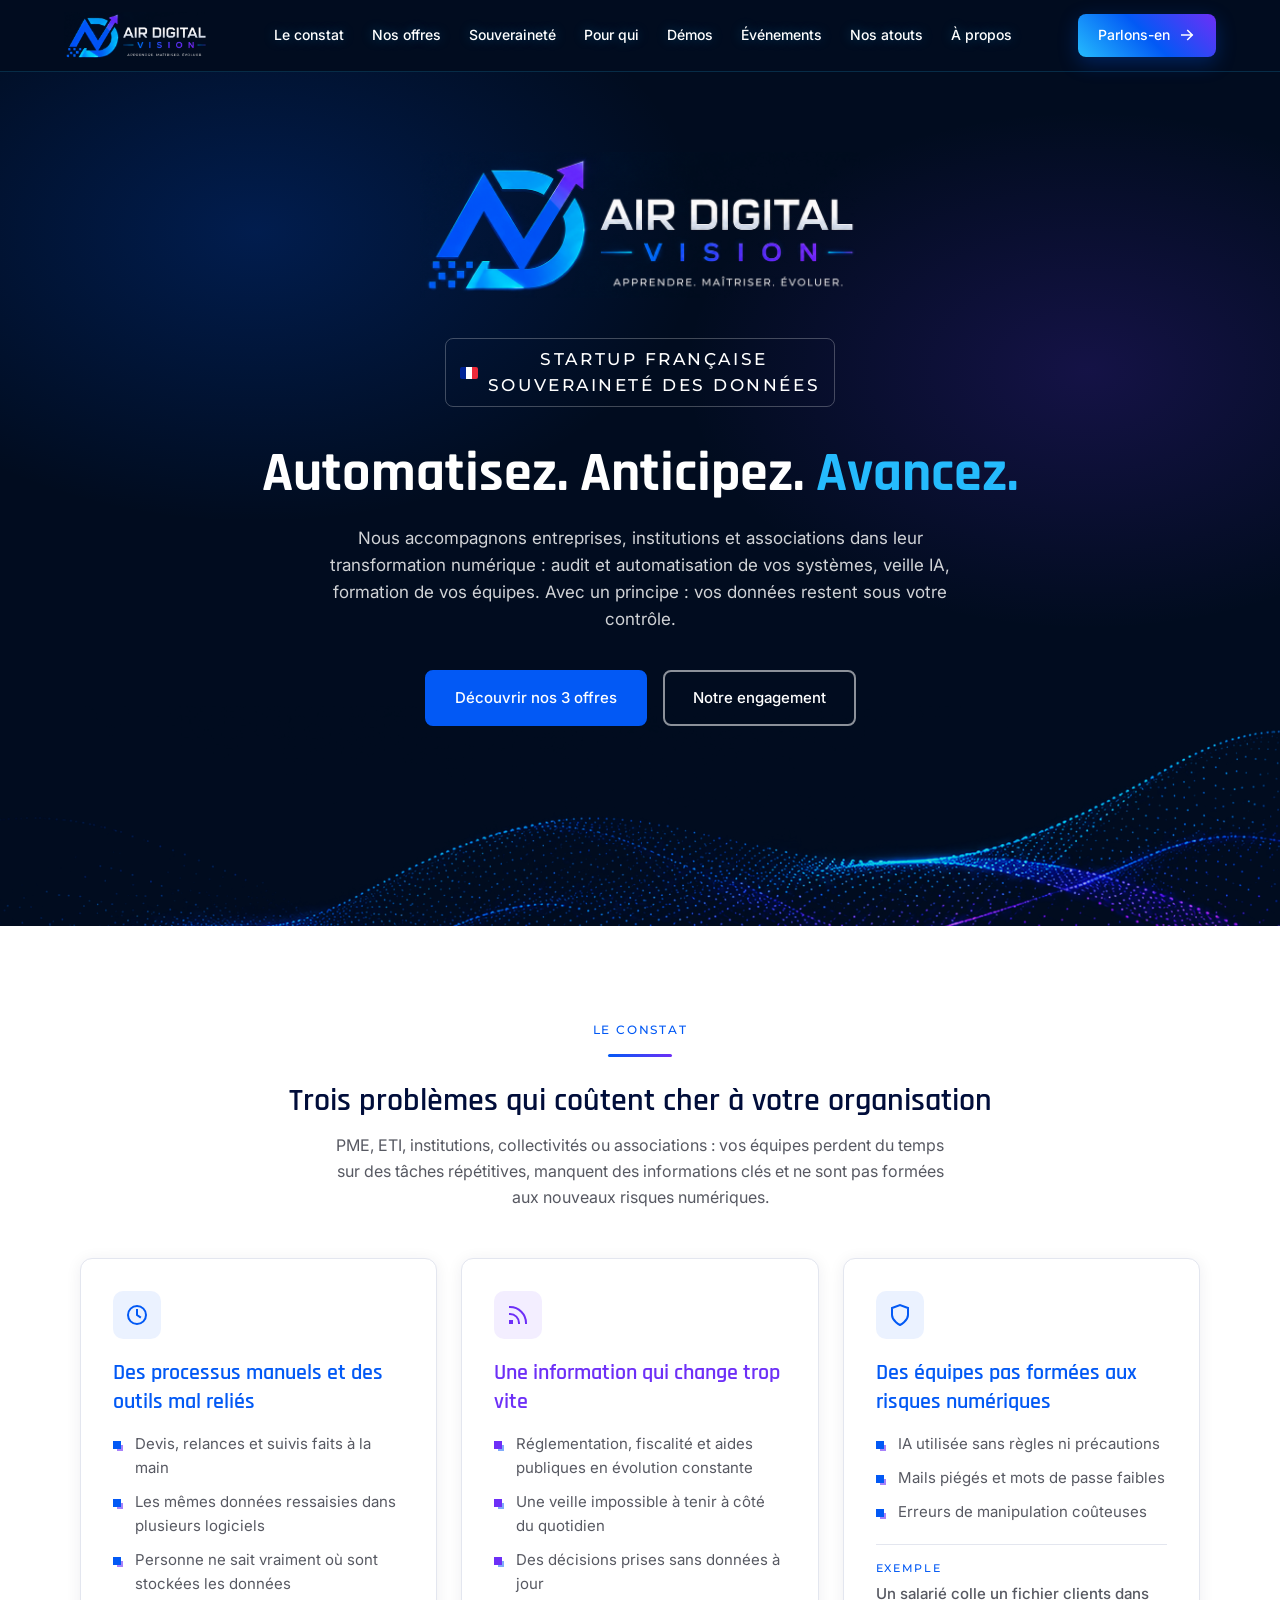
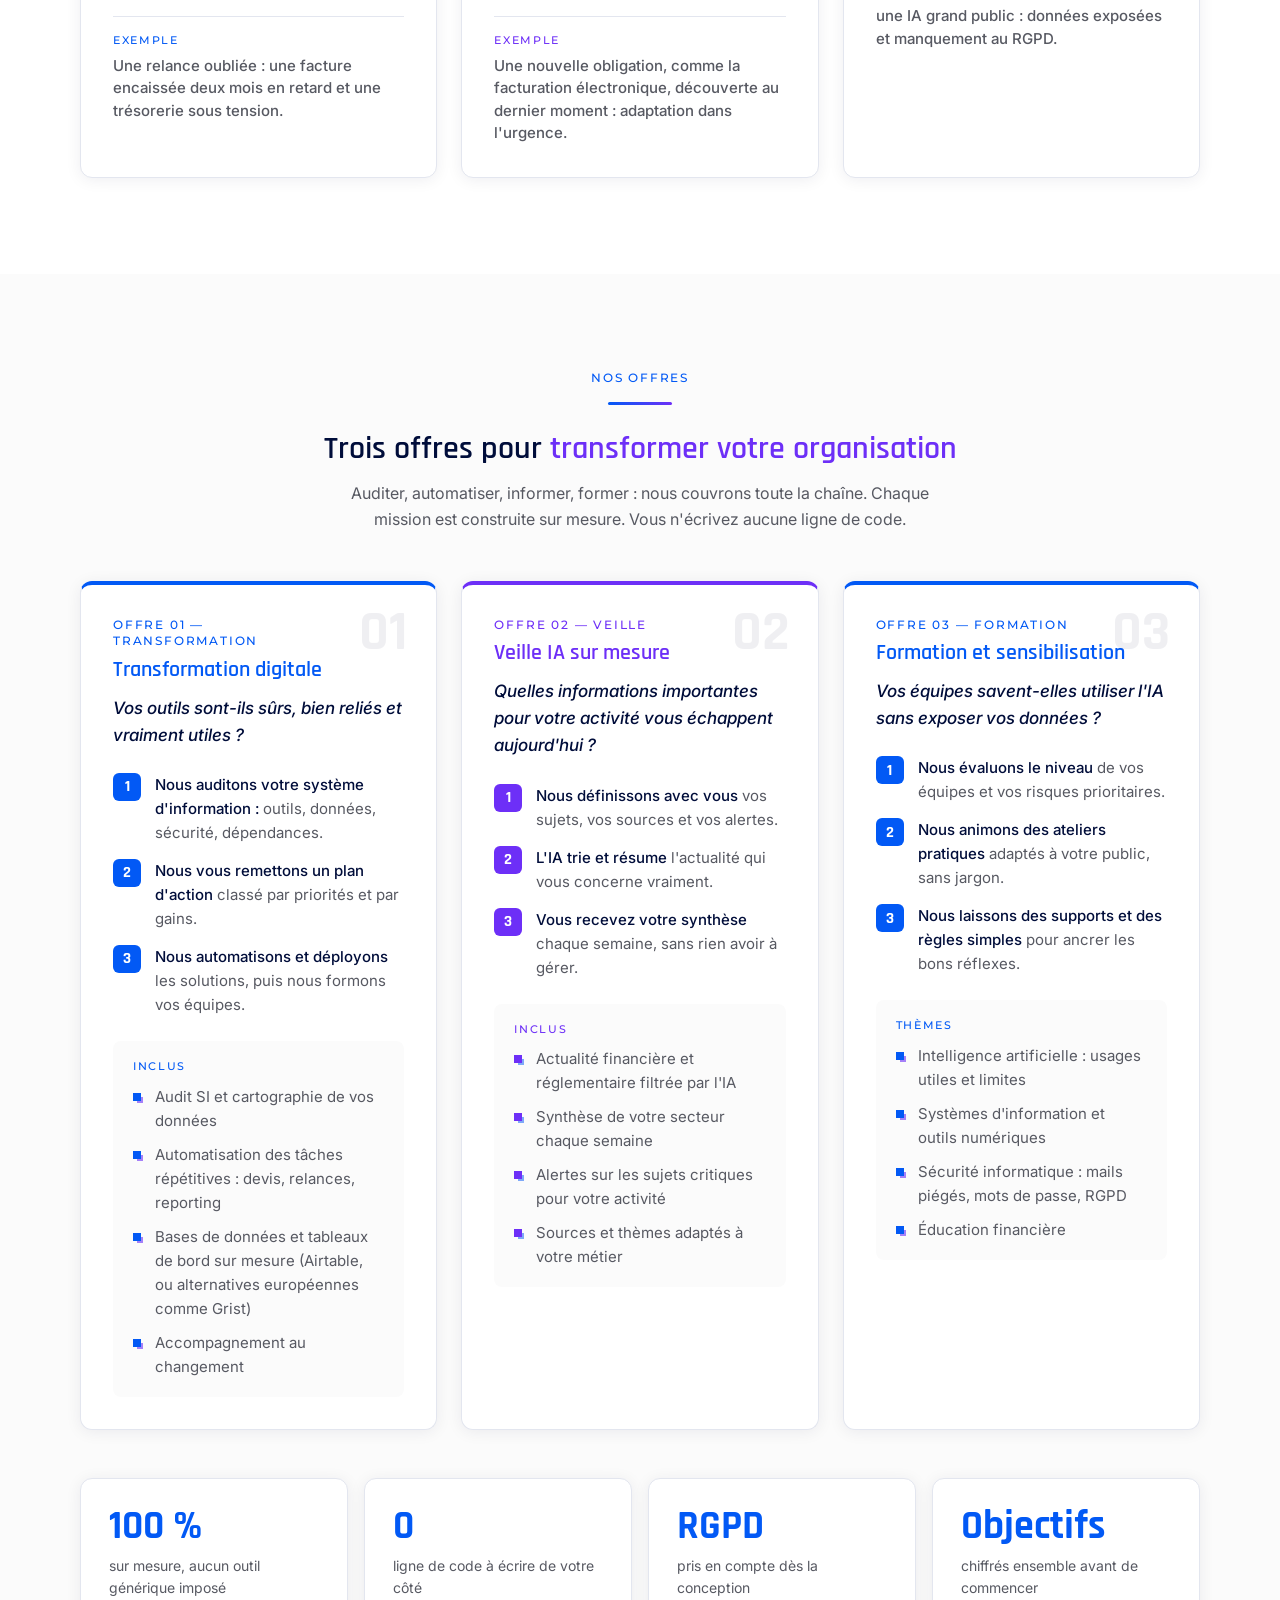
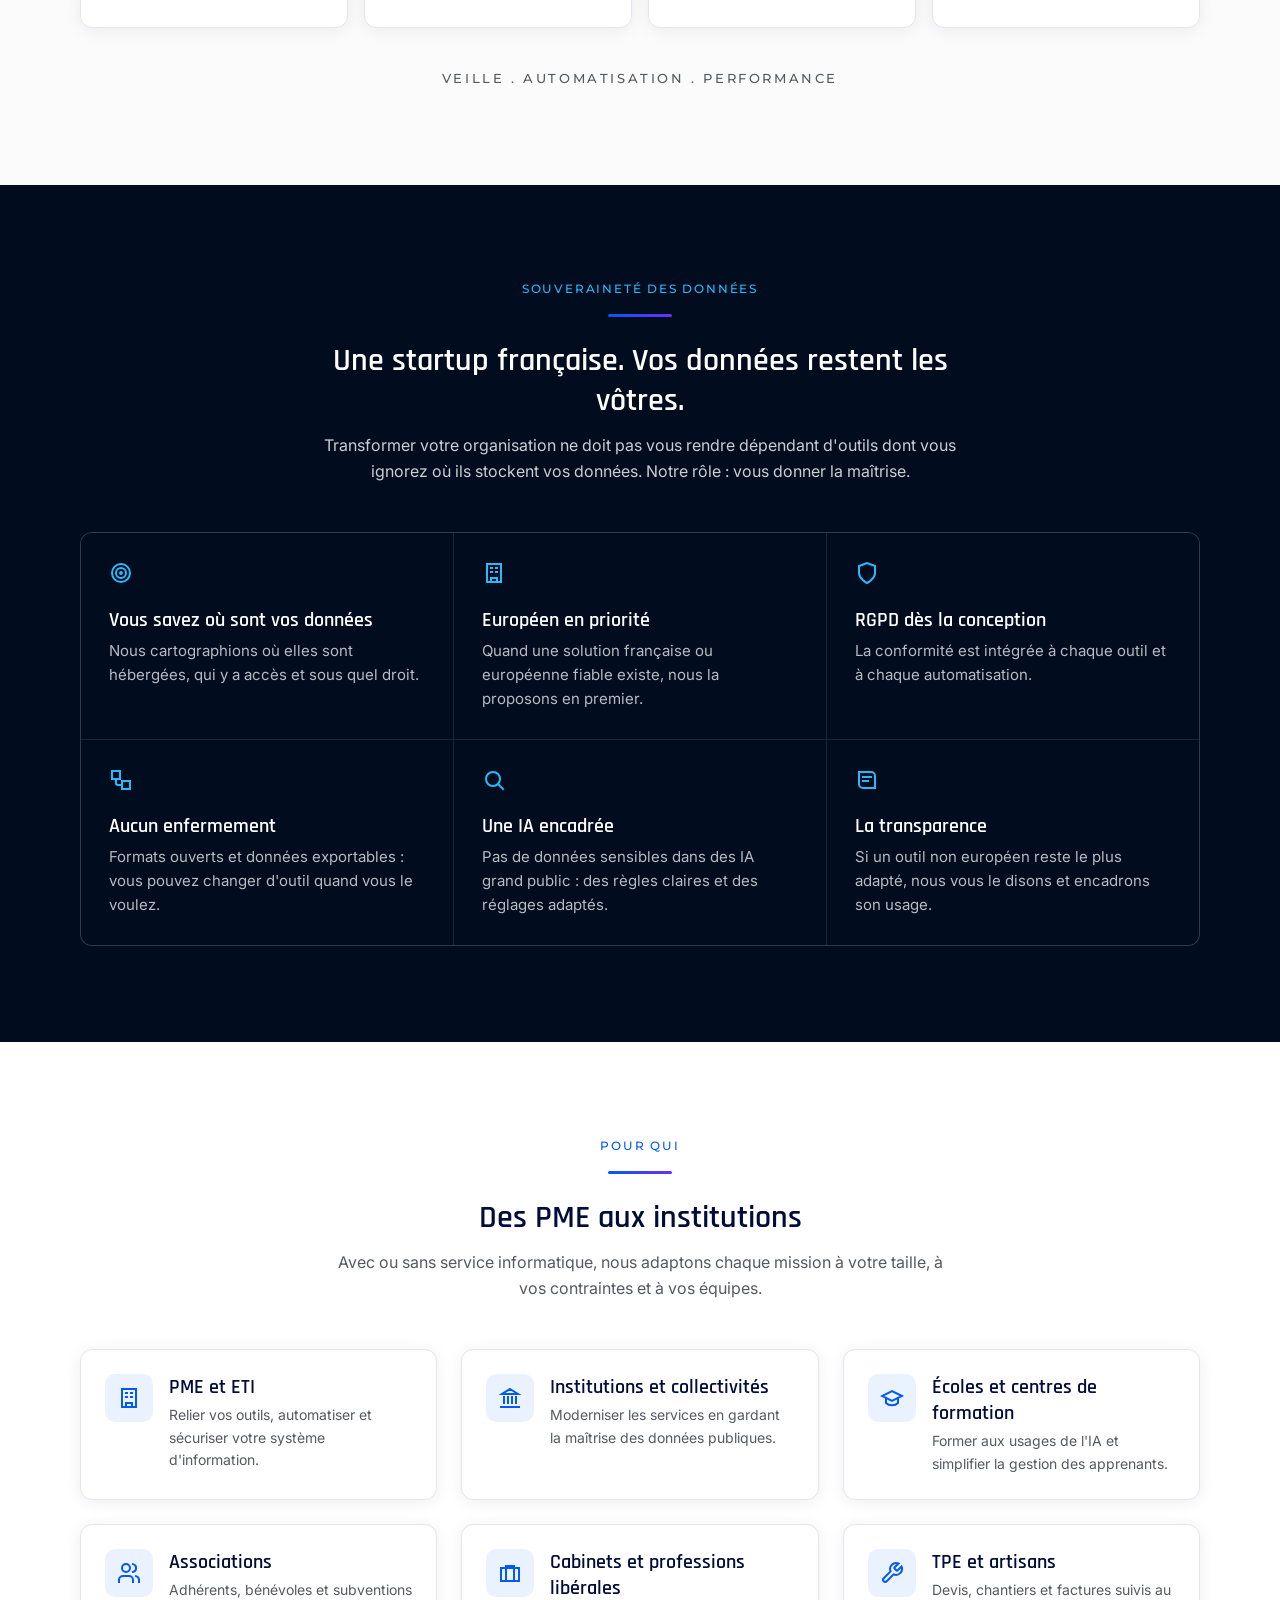
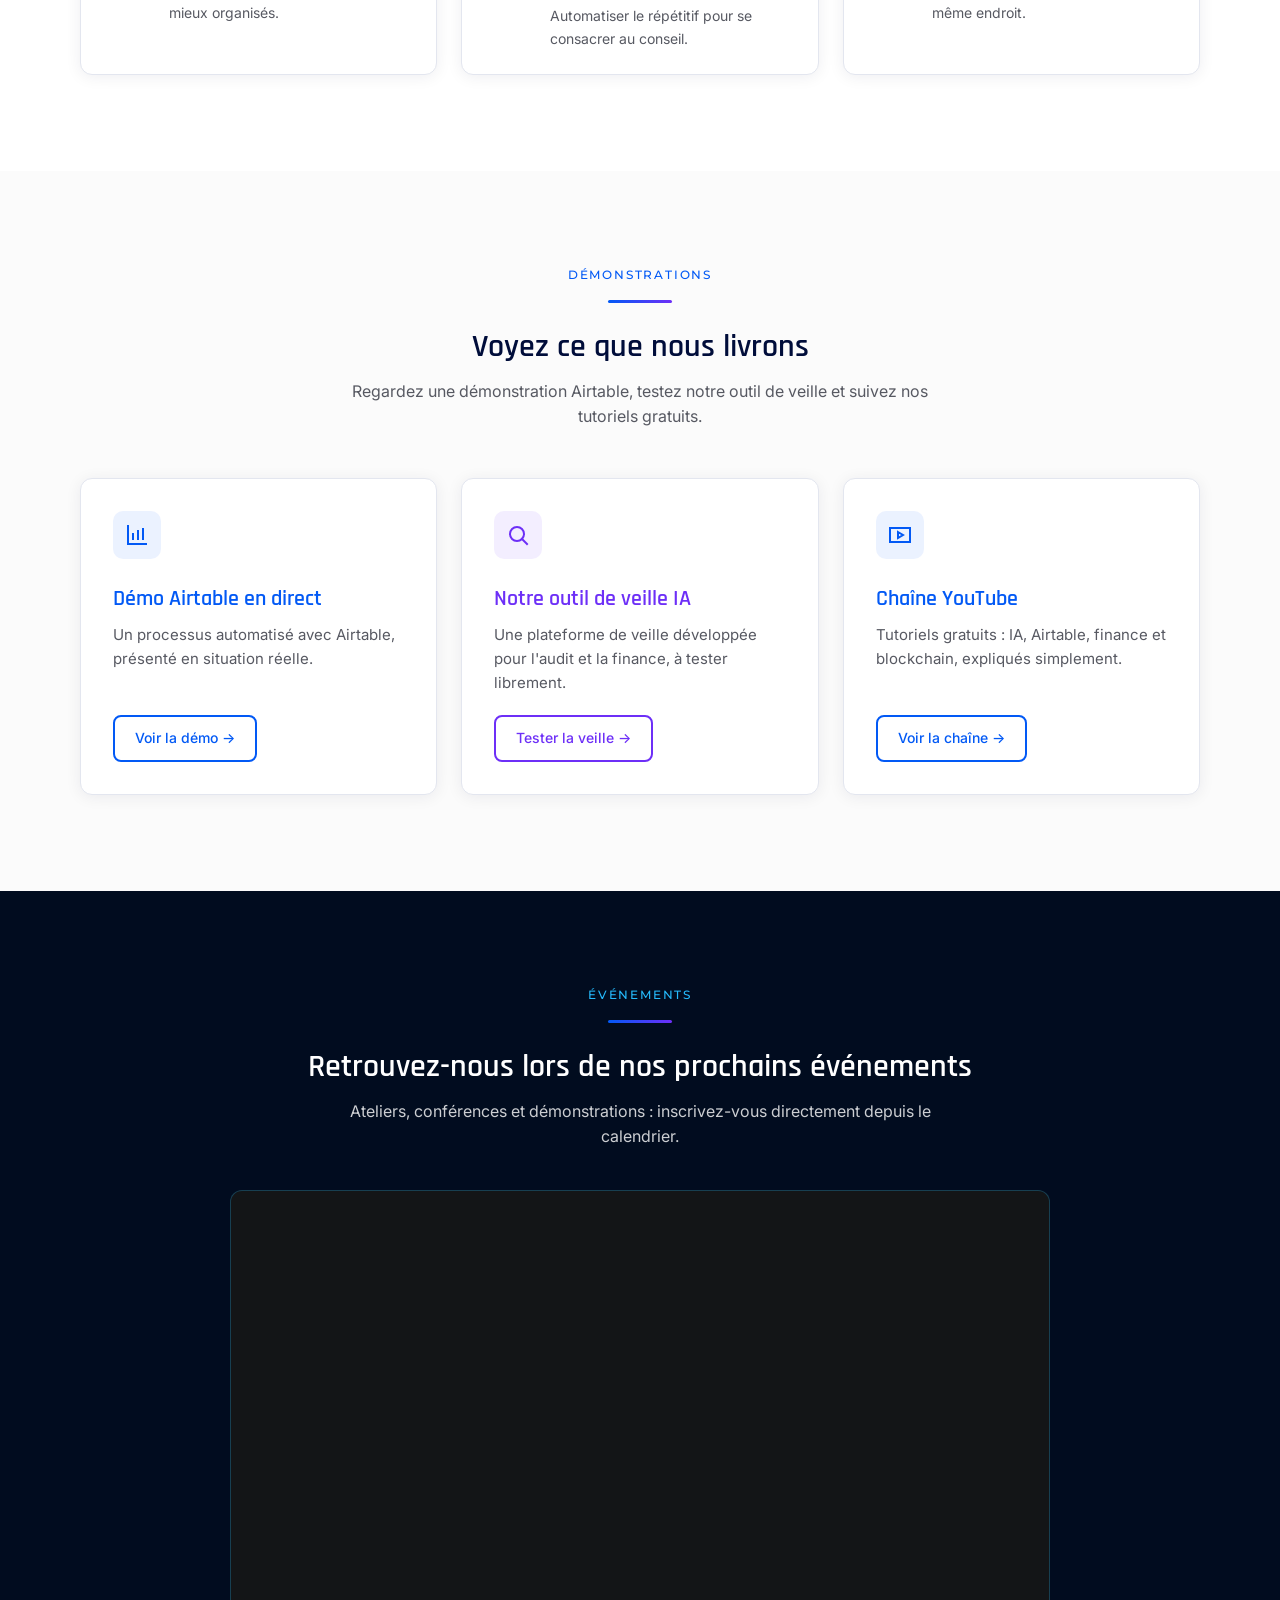
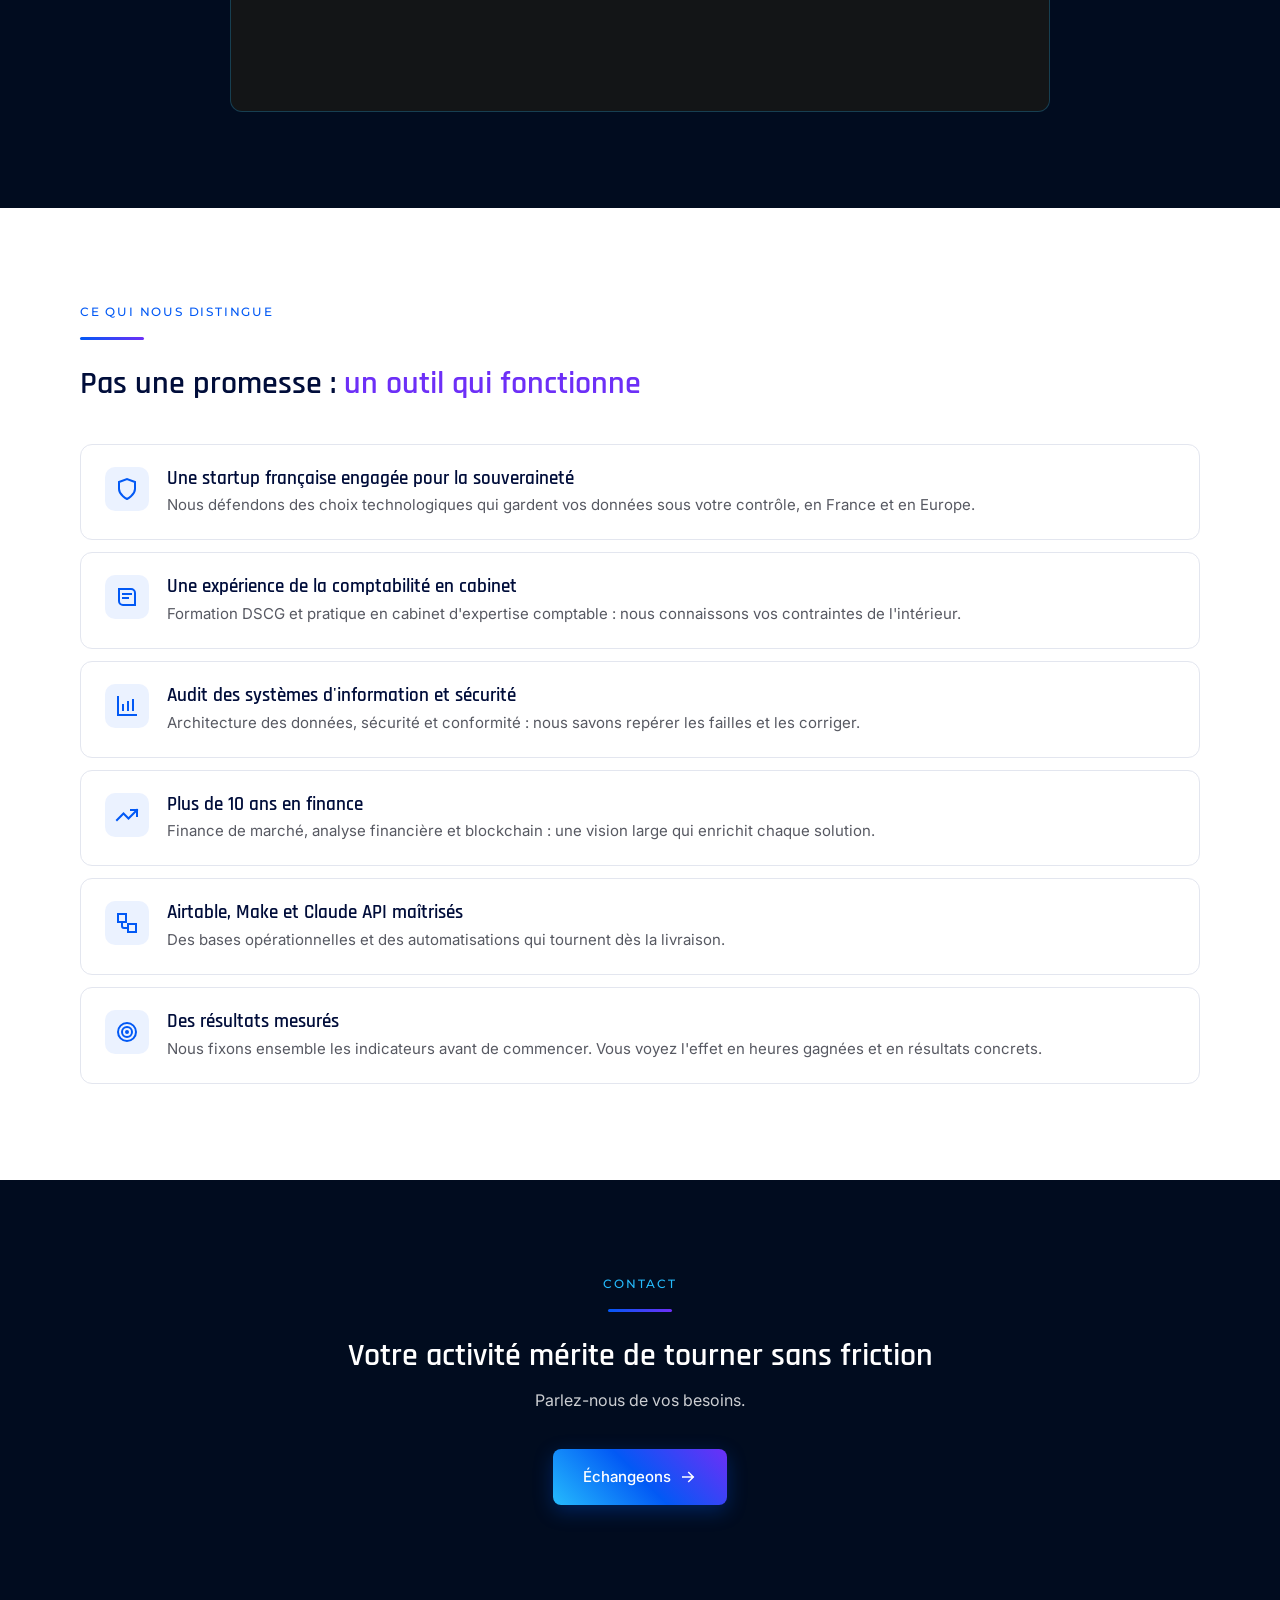
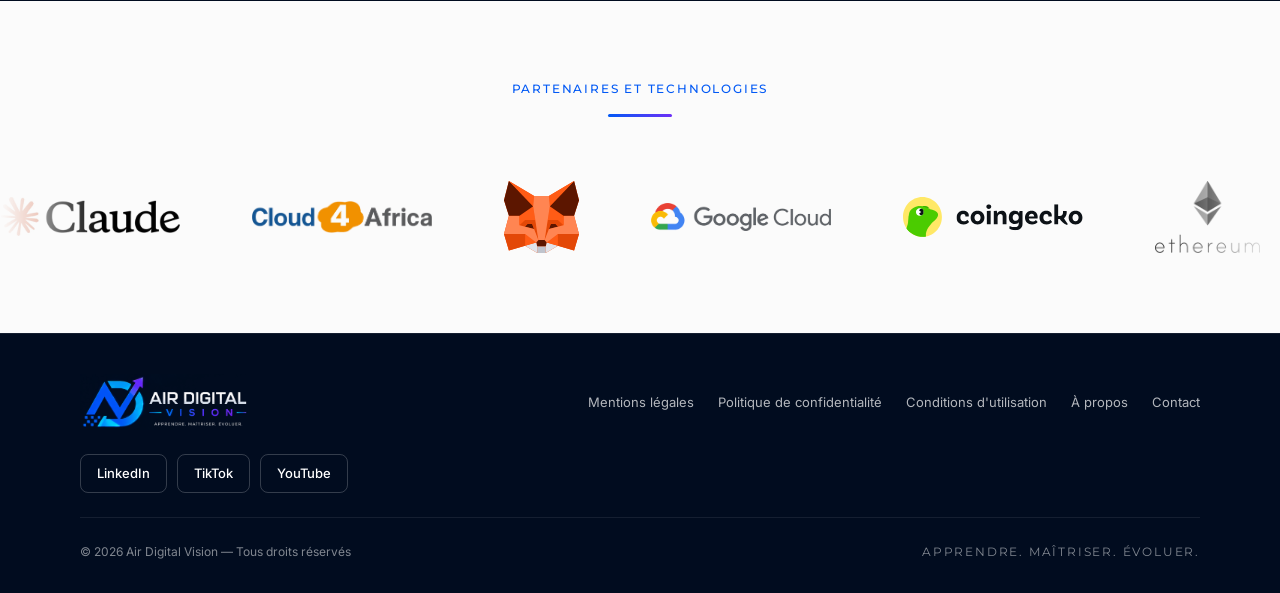
==== commit 9c78ceb0: "Add files via upload" ====
--- a/index.html
+++ b/index.html
@@ -327,8 +327,8 @@
     <span class="filet"></span>
   </div>
   <div class="defile">
-    <ul class="defile-piste"><li><img src="assets/partenaire-dmc.png" alt="DMC Technologies"></li><li><img src="assets/partenaire-eko-market.png" alt="Eko Market"></li><li><img src="assets/partenaire-maison-goh.png" alt="Maison GOH" class="carre"></li><li><img src="assets/partenaire-ng-environnement.png" alt="Nouvelle Gestion Environnement" class="carre"></li><li><img src="assets/partenaire-cloud4africa.png" alt="Cloud4Africa"></li><li><img src="assets/partenaire-pagawy.png" alt="Pagawy"></li><li><img src="assets/partenaire-ovhcloud.png" alt="OVHcloud" class="bloc"></li><li><img src="assets/partenaire-airtable.png" alt="Airtable"></li><li><img src="assets/partenaire-squarespace.png" alt="Squarespace"></li><li><img src="assets/partenaire-github.png" alt="GitHub"></li><li><img src="assets/partenaire-metamask.svg" alt="MetaMask" class="carre"></li><li><img src="assets/partenaire-icp.png" alt="Internet Computer (ICP)"></li><li><img src="assets/partenaire-xrp.png" alt="XRP" class="carre"></li><li><img src="assets/partenaire-stellar.png" alt="Stellar"></li><li><img src="assets/partenaire-google-cloud.png" alt="Google Cloud"></li><li><img src="assets/partenaire-claude.png" alt="Claude"></li><li><img src="assets/partenaire-gnu-linux.png" alt="GNU/Linux" class="carre"></li><li><img src="assets/partenaire-gemini.png" alt="Gemini"></li><li><img src="assets/partenaire-openai.png" alt="OpenAI"></li><li><img src="assets/partenaire-ethereum.png" alt="Ethereum" class="carre"></li><li><img src="assets/partenaire-coingecko.svg" alt="CoinGecko"></li></ul>
-    <ul class="defile-piste" aria-hidden="true"><li><img src="assets/partenaire-dmc.png" alt="DMC Technologies"></li><li><img src="assets/partenaire-eko-market.png" alt="Eko Market"></li><li><img src="assets/partenaire-maison-goh.png" alt="Maison GOH" class="carre"></li><li><img src="assets/partenaire-ng-environnement.png" alt="Nouvelle Gestion Environnement" class="carre"></li><li><img src="assets/partenaire-cloud4africa.png" alt="Cloud4Africa"></li><li><img src="assets/partenaire-pagawy.png" alt="Pagawy"></li><li><img src="assets/partenaire-ovhcloud.png" alt="OVHcloud" class="bloc"></li><li><img src="assets/partenaire-airtable.png" alt="Airtable"></li><li><img src="assets/partenaire-squarespace.png" alt="Squarespace"></li><li><img src="assets/partenaire-github.png" alt="GitHub"></li><li><img src="assets/partenaire-metamask.svg" alt="MetaMask" class="carre"></li><li><img src="assets/partenaire-icp.png" alt="Internet Computer (ICP)"></li><li><img src="assets/partenaire-xrp.png" alt="XRP" class="carre"></li><li><img src="assets/partenaire-stellar.png" alt="Stellar"></li><li><img src="assets/partenaire-google-cloud.png" alt="Google Cloud"></li><li><img src="assets/partenaire-claude.png" alt="Claude"></li><li><img src="assets/partenaire-gnu-linux.png" alt="GNU/Linux" class="carre"></li><li><img src="assets/partenaire-gemini.png" alt="Gemini"></li><li><img src="assets/partenaire-openai.png" alt="OpenAI"></li><li><img src="assets/partenaire-ethereum.png" alt="Ethereum" class="carre"></li><li><img src="assets/partenaire-coingecko.svg" alt="CoinGecko"></li></ul>
+    <ul class="defile-piste"><li><img src="assets/partenaire-dmc.png" alt="DMC Technologies"></li><li><img src="assets/partenaire-eko-market.png" alt="Eko Market"></li><li><img src="assets/partenaire-maison-goh.png" alt="Maison GOH" class="carre"></li><li><img src="assets/partenaire-ng-environnement.png" alt="Nouvelle Gestion Environnement" class="carre"></li><li><img src="assets/partenaire-cloud4africa.png" alt="Cloud4Africa"></li><li><img src="assets/partenaire-pagawy.png" alt="Pagawy"></li><li><img src="assets/partenaire-ovhcloud.png" alt="OVHcloud" class="bloc"></li><li><img src="assets/partenaire-airtable.png" alt="Airtable"></li><li><img src="assets/partenaire-squarespace.png" alt="Squarespace"></li><li><img src="assets/partenaire-github.png" alt="GitHub"></li><li><img src="assets/partenaire-metamask.svg" alt="MetaMask" class="carre"></li><li><img src="assets/partenaire-icp.png" alt="Internet Computer (ICP)"></li><li><img src="assets/partenaire-xrp.png" alt="XRP" class="carre"></li><li><img src="assets/partenaire-stellar.png" alt="Stellar"></li><li><img src="assets/partenaire-google-cloud.png" alt="Google Cloud"></li><li><img src="assets/partenaire-claude.png" alt="Claude"></li><li><img src="assets/partenaire-gnu-linux.png" alt="GNU/Linux" class="carre"></li><li><img src="assets/partenaire-gemini.png" alt="Gemini"></li><li><img src="assets/partenaire-openai.png" alt="OpenAI"></li><li><img src="assets/partenaire-ethereum.png" alt="Ethereum" class="carre"></li><li><img src="assets/partenaire-coingecko.svg" alt="CoinGecko"></li><li><img src="assets/partenaire-web3k-concept.png" alt="Web3K Concept" class="carre"></li></ul>
+    <ul class="defile-piste" aria-hidden="true"><li><img src="assets/partenaire-dmc.png" alt="DMC Technologies"></li><li><img src="assets/partenaire-eko-market.png" alt="Eko Market"></li><li><img src="assets/partenaire-maison-goh.png" alt="Maison GOH" class="carre"></li><li><img src="assets/partenaire-ng-environnement.png" alt="Nouvelle Gestion Environnement" class="carre"></li><li><img src="assets/partenaire-cloud4africa.png" alt="Cloud4Africa"></li><li><img src="assets/partenaire-pagawy.png" alt="Pagawy"></li><li><img src="assets/partenaire-ovhcloud.png" alt="OVHcloud" class="bloc"></li><li><img src="assets/partenaire-airtable.png" alt="Airtable"></li><li><img src="assets/partenaire-squarespace.png" alt="Squarespace"></li><li><img src="assets/partenaire-github.png" alt="GitHub"></li><li><img src="assets/partenaire-metamask.svg" alt="MetaMask" class="carre"></li><li><img src="assets/partenaire-icp.png" alt="Internet Computer (ICP)"></li><li><img src="assets/partenaire-xrp.png" alt="XRP" class="carre"></li><li><img src="assets/partenaire-stellar.png" alt="Stellar"></li><li><img src="assets/partenaire-google-cloud.png" alt="Google Cloud"></li><li><img src="assets/partenaire-claude.png" alt="Claude"></li><li><img src="assets/partenaire-gnu-linux.png" alt="GNU/Linux" class="carre"></li><li><img src="assets/partenaire-gemini.png" alt="Gemini"></li><li><img src="assets/partenaire-openai.png" alt="OpenAI"></li><li><img src="assets/partenaire-ethereum.png" alt="Ethereum" class="carre"></li><li><img src="assets/partenaire-coingecko.svg" alt="CoinGecko"></li><li><img src="assets/partenaire-web3k-concept.png" alt="Web3K Concept" class="carre"></li></ul>
   </div>
 </section>
 
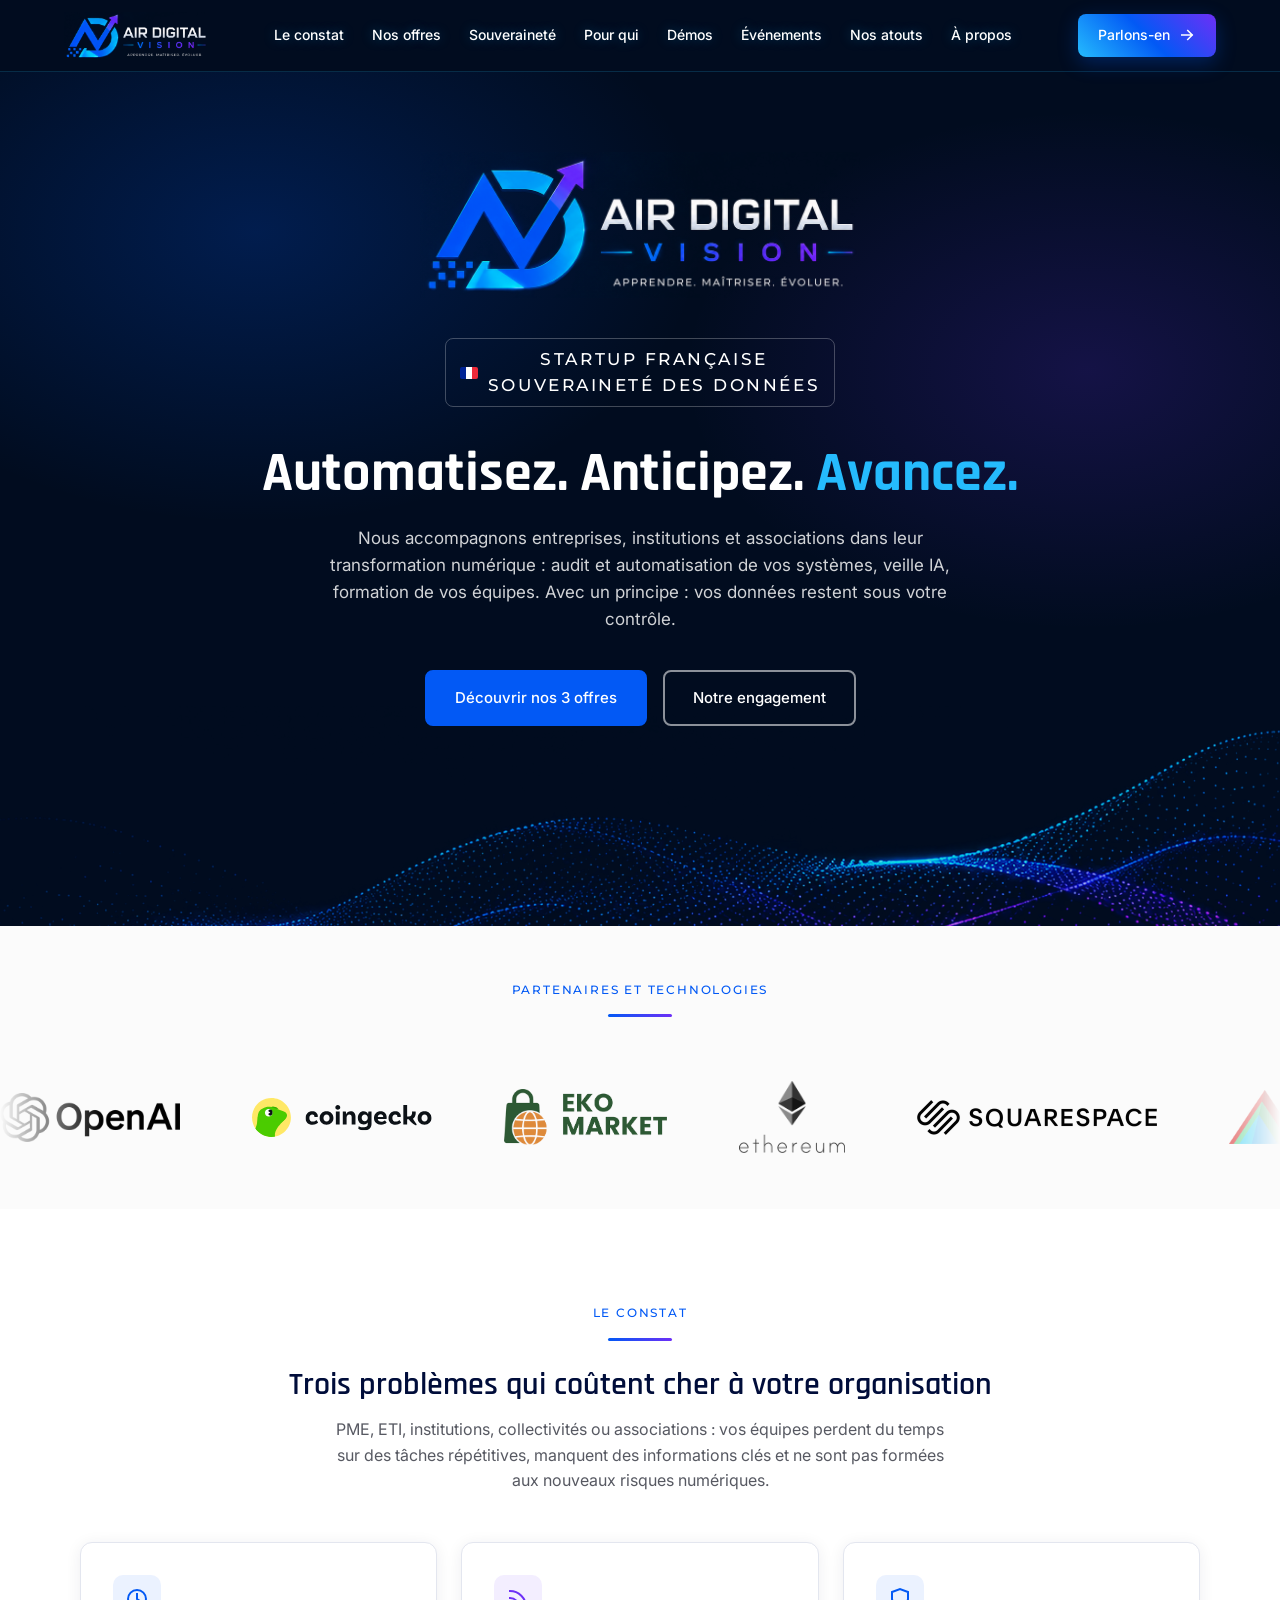
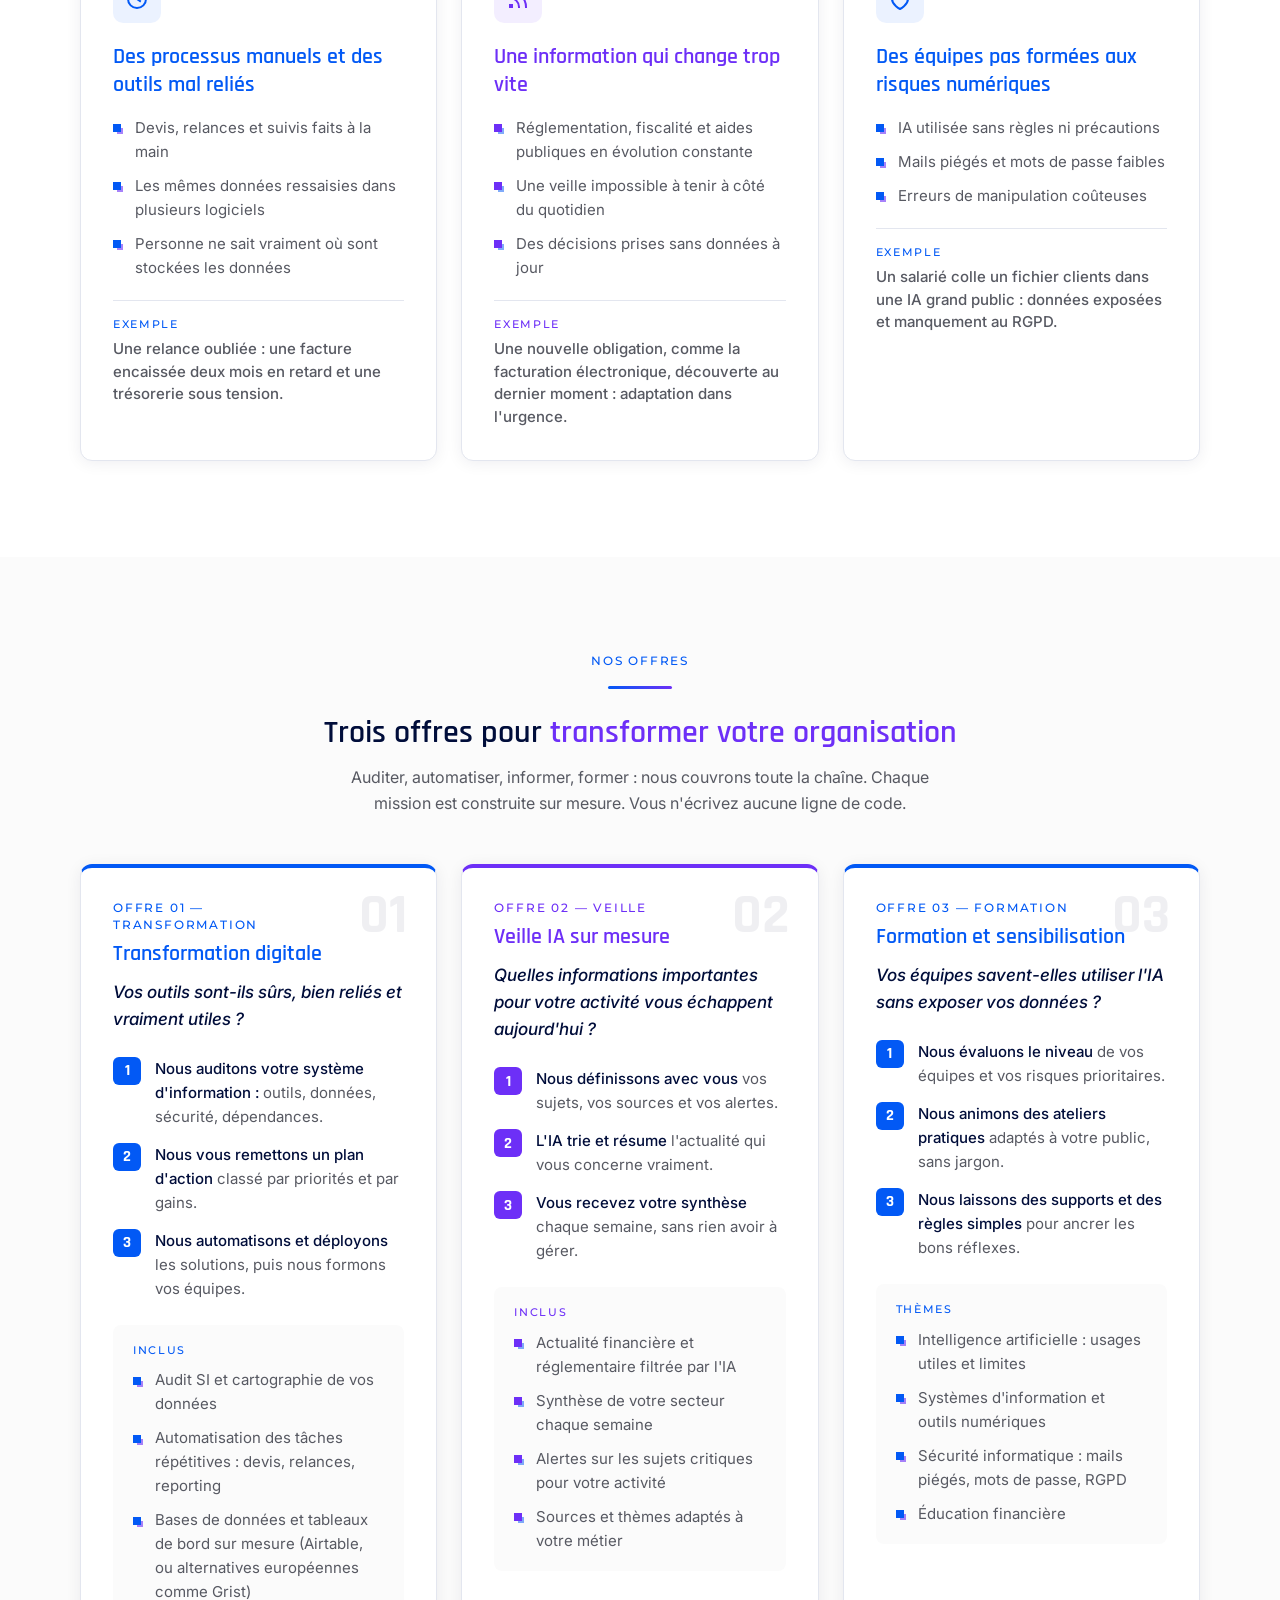
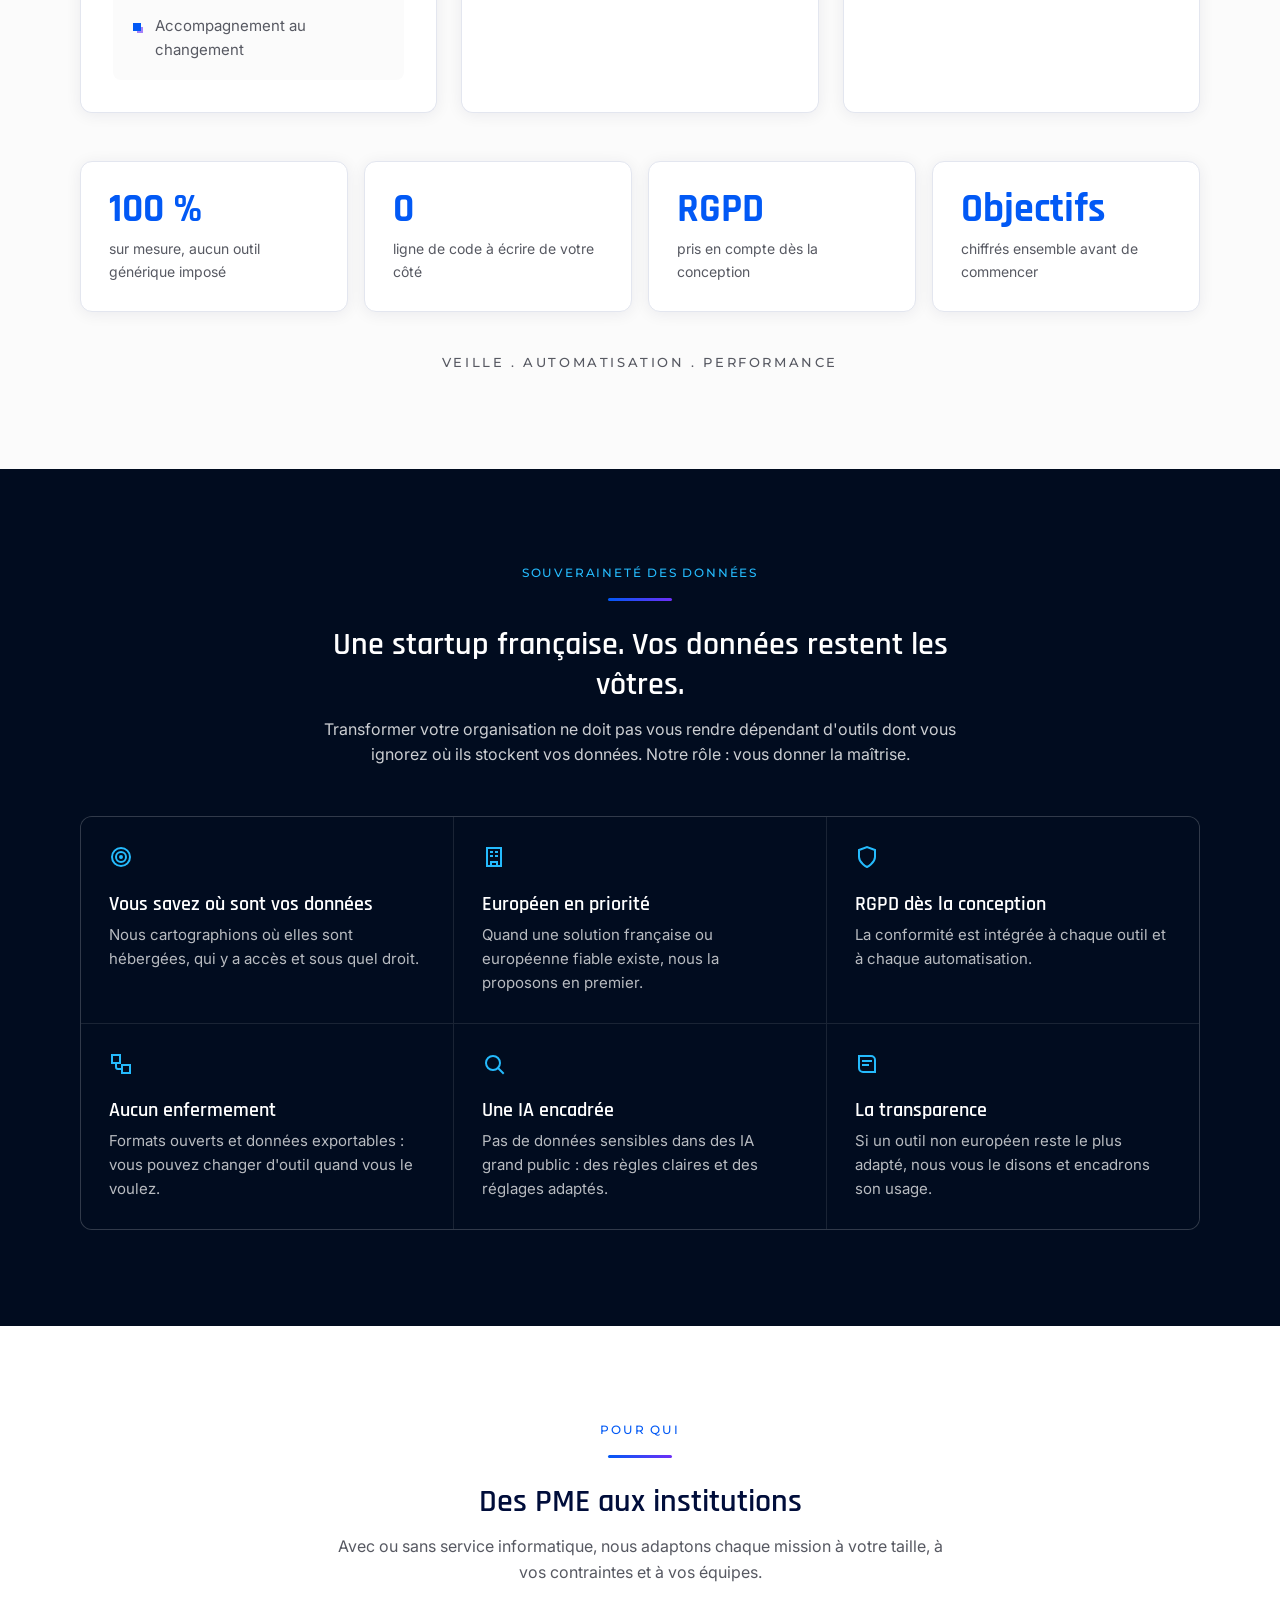
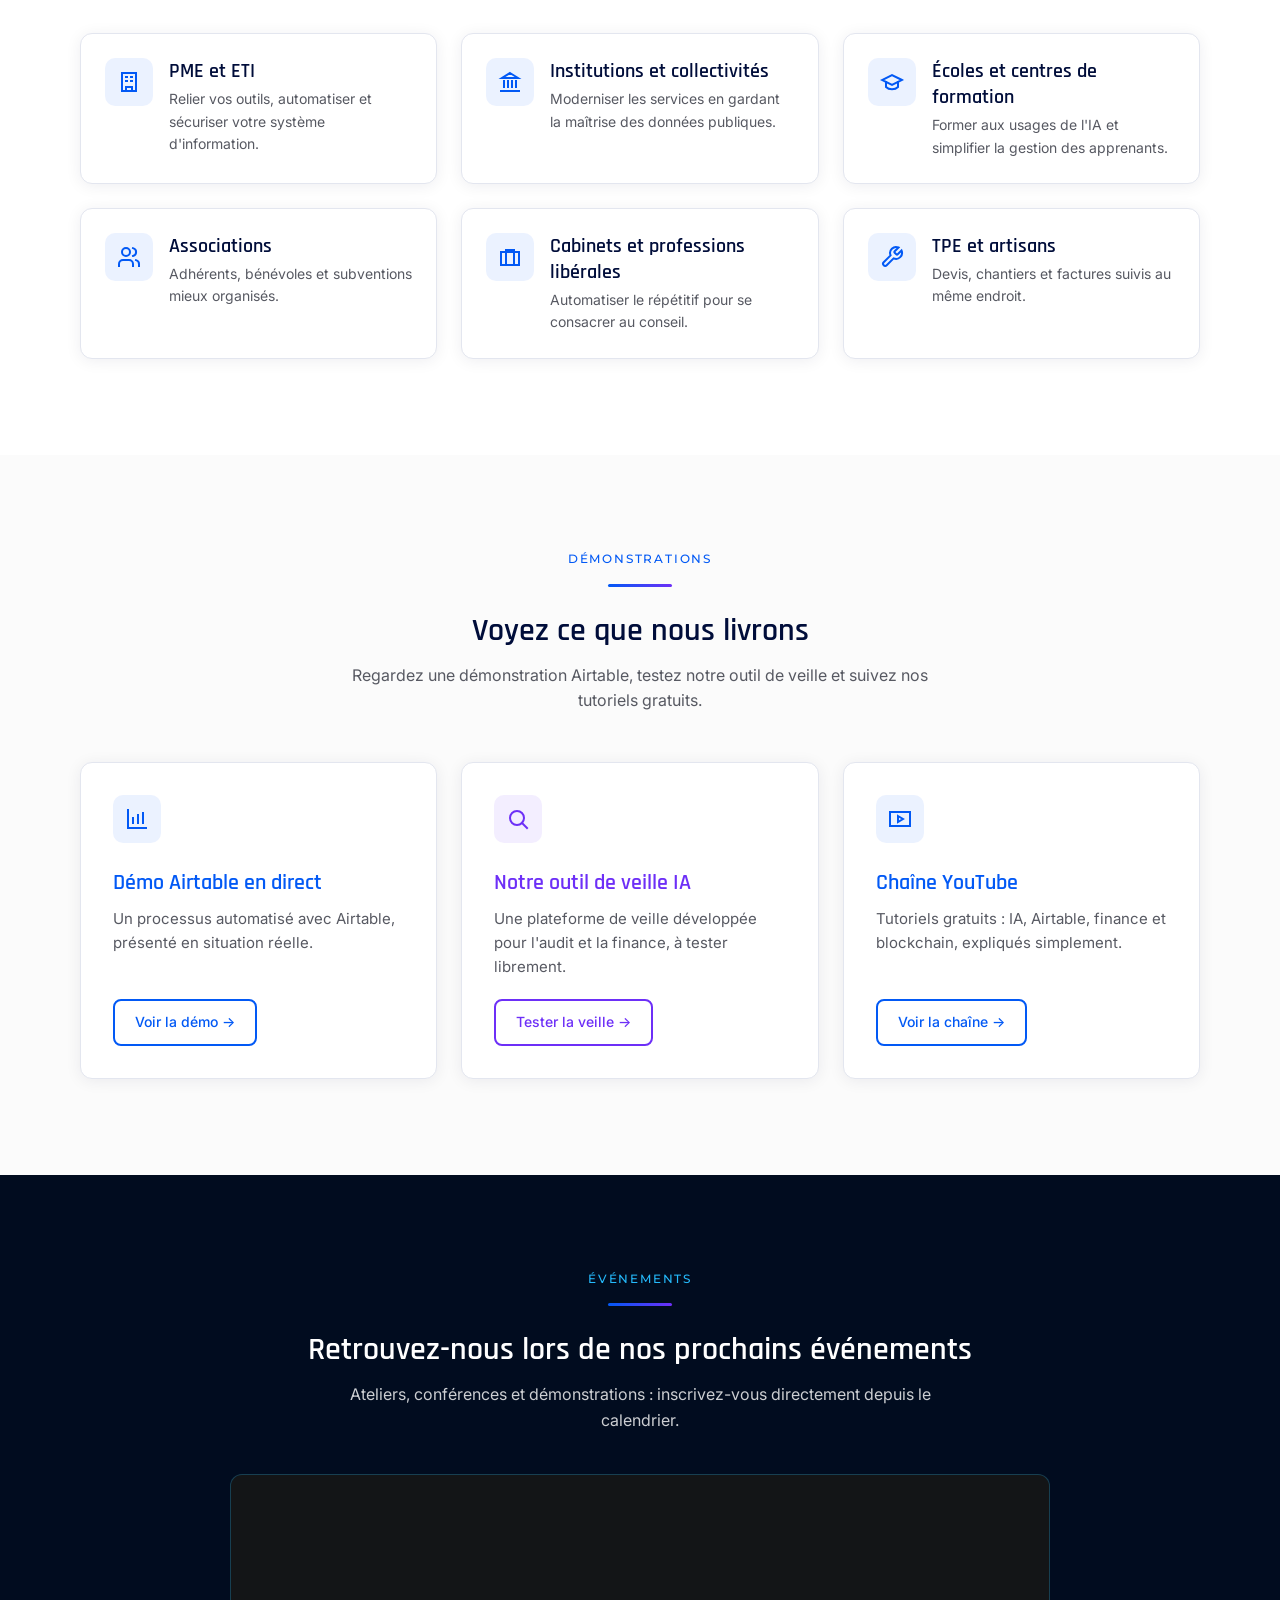
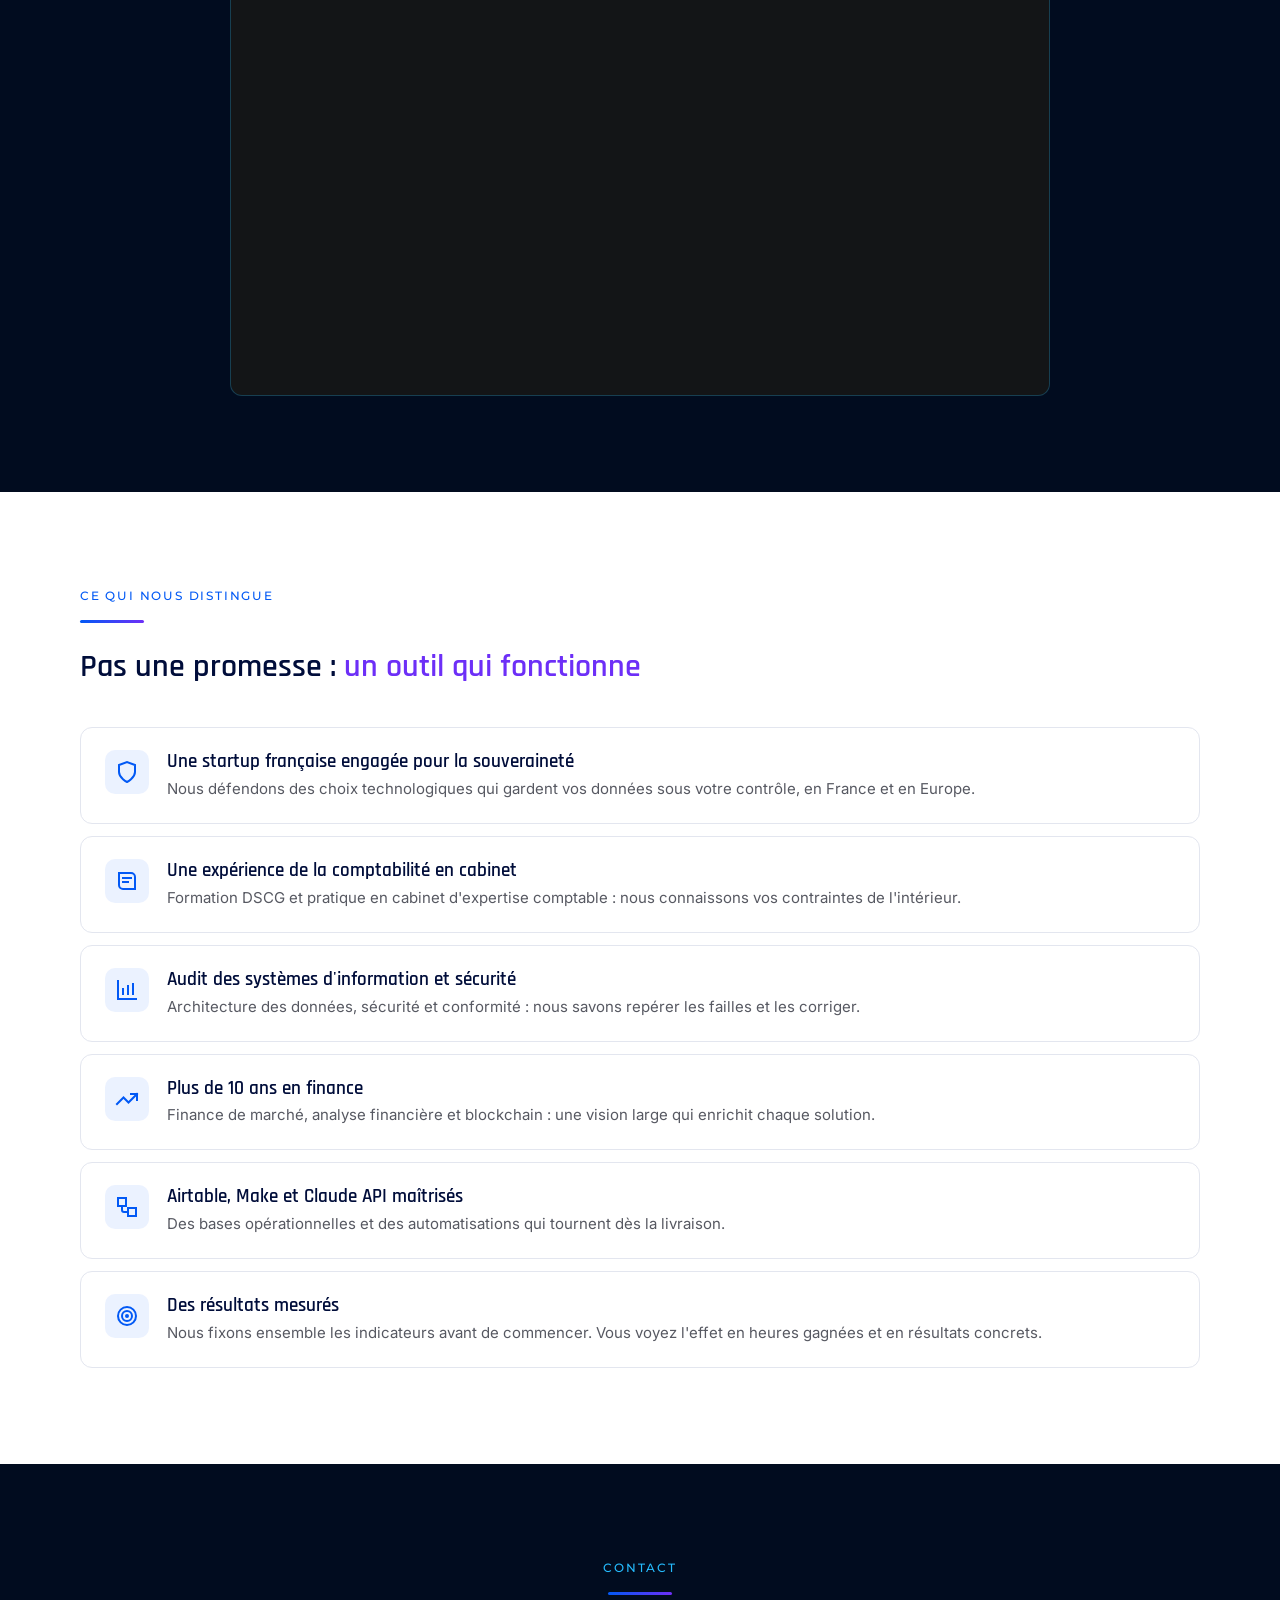
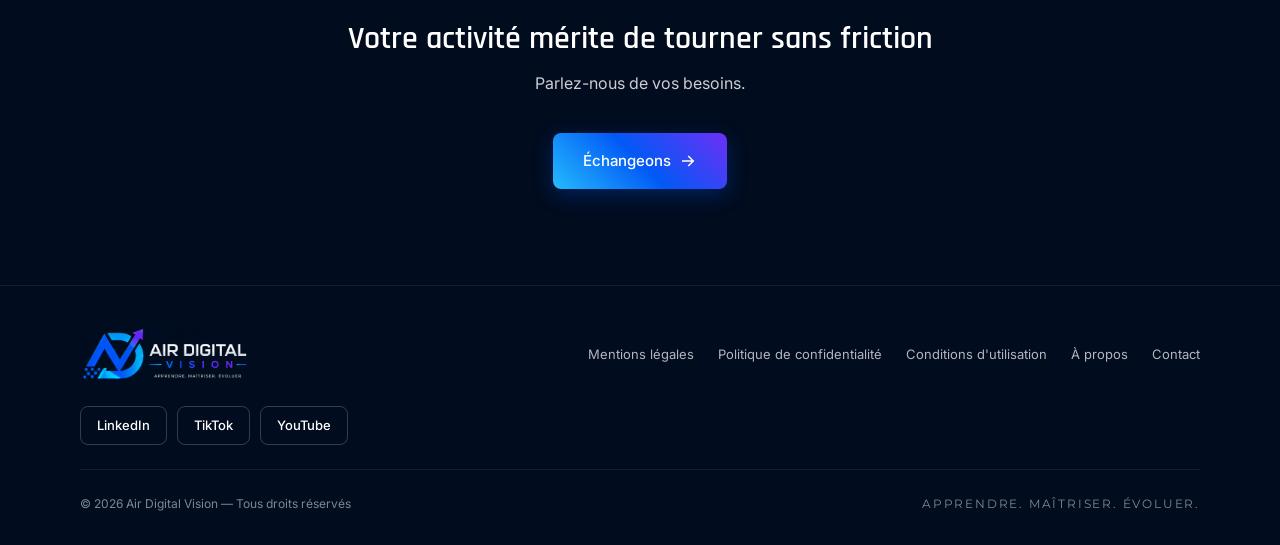
==== commit 81d71d69: "Add files via upload" ====
--- a/index.html
+++ b/index.html
@@ -79,6 +79,18 @@
   <img class="hero-vague" src="assets/vague.png" alt="" aria-hidden="true">
 </section>
 
+<!-- PARTENAIRES -->
+<section id="partenaires" class="partenaires" aria-label="Partenaires et technologies">
+  <div class="entete-centre">
+    <p class="label">Partenaires et technologies</p>
+    <span class="filet"></span>
+  </div>
+  <div class="defile">
+    <ul class="defile-piste"><li><img src="assets/partenaire-dmc.png" alt="DMC Technologies"></li><li><img src="assets/partenaire-eko-market.png" alt="Eko Market"></li><li><img src="assets/partenaire-maison-goh.png" alt="Maison GOH" class="carre"></li><li><img src="assets/partenaire-ng-environnement.png" alt="Nouvelle Gestion Environnement" class="carre"></li><li><img src="assets/partenaire-cloud4africa.png" alt="Cloud4Africa"></li><li><img src="assets/partenaire-pagawy.png" alt="Pagawy"></li><li><img src="assets/partenaire-ovhcloud.png" alt="OVHcloud" class="bloc"></li><li><img src="assets/partenaire-airtable.png" alt="Airtable"></li><li><img src="assets/partenaire-squarespace.png" alt="Squarespace"></li><li><img src="assets/partenaire-github.png" alt="GitHub"></li><li><img src="assets/partenaire-metamask.svg" alt="MetaMask" class="carre"></li><li><img src="assets/partenaire-icp.png" alt="Internet Computer (ICP)"></li><li><img src="assets/partenaire-xrp.png" alt="XRP" class="carre"></li><li><img src="assets/partenaire-stellar.png" alt="Stellar"></li><li><img src="assets/partenaire-google-cloud.png" alt="Google Cloud"></li><li><img src="assets/partenaire-claude.png" alt="Claude"></li><li><img src="assets/partenaire-gnu-linux.png" alt="GNU/Linux" class="carre"></li><li><img src="assets/partenaire-gemini.png" alt="Gemini"></li><li><img src="assets/partenaire-openai.png" alt="OpenAI"></li><li><img src="assets/partenaire-ethereum.png" alt="Ethereum" class="carre"></li><li><img src="assets/partenaire-coingecko.svg" alt="CoinGecko"></li><li><img src="assets/partenaire-web3k-concept.png" alt="Web3K Concept" class="carre"></li></ul>
+    <ul class="defile-piste" aria-hidden="true"><li><img src="assets/partenaire-dmc.png" alt="DMC Technologies"></li><li><img src="assets/partenaire-eko-market.png" alt="Eko Market"></li><li><img src="assets/partenaire-maison-goh.png" alt="Maison GOH" class="carre"></li><li><img src="assets/partenaire-ng-environnement.png" alt="Nouvelle Gestion Environnement" class="carre"></li><li><img src="assets/partenaire-cloud4africa.png" alt="Cloud4Africa"></li><li><img src="assets/partenaire-pagawy.png" alt="Pagawy"></li><li><img src="assets/partenaire-ovhcloud.png" alt="OVHcloud" class="bloc"></li><li><img src="assets/partenaire-airtable.png" alt="Airtable"></li><li><img src="assets/partenaire-squarespace.png" alt="Squarespace"></li><li><img src="assets/partenaire-github.png" alt="GitHub"></li><li><img src="assets/partenaire-metamask.svg" alt="MetaMask" class="carre"></li><li><img src="assets/partenaire-icp.png" alt="Internet Computer (ICP)"></li><li><img src="assets/partenaire-xrp.png" alt="XRP" class="carre"></li><li><img src="assets/partenaire-stellar.png" alt="Stellar"></li><li><img src="assets/partenaire-google-cloud.png" alt="Google Cloud"></li><li><img src="assets/partenaire-claude.png" alt="Claude"></li><li><img src="assets/partenaire-gnu-linux.png" alt="GNU/Linux" class="carre"></li><li><img src="assets/partenaire-gemini.png" alt="Gemini"></li><li><img src="assets/partenaire-openai.png" alt="OpenAI"></li><li><img src="assets/partenaire-ethereum.png" alt="Ethereum" class="carre"></li><li><img src="assets/partenaire-coingecko.svg" alt="CoinGecko"></li><li><img src="assets/partenaire-web3k-concept.png" alt="Web3K Concept" class="carre"></li></ul>
+  </div>
+</section>
+
 <!-- LE CONSTAT -->
 <section id="probleme" class="fond-blanc">
   <div class="conteneur">
@@ -317,18 +329,6 @@
     <h2>Votre activité mérite de tourner sans friction</h2>
     <p class="chapo" style="margin-top:12px">Parlez-nous de vos besoins.</p>
     <a class="btn btn-cta" href="mailto:contact@airdigitalvision.org">Échangeons <svg class="ico" style="width:18px;height:18px"><use href="#i-fleche"/></svg></a>
-  </div>
-</section>
-
-<!-- PARTENAIRES -->
-<section id="partenaires" class="partenaires" aria-label="Partenaires et technologies">
-  <div class="entete-centre">
-    <p class="label">Partenaires et technologies</p>
-    <span class="filet"></span>
-  </div>
-  <div class="defile">
-    <ul class="defile-piste"><li><img src="assets/partenaire-dmc.png" alt="DMC Technologies"></li><li><img src="assets/partenaire-eko-market.png" alt="Eko Market"></li><li><img src="assets/partenaire-maison-goh.png" alt="Maison GOH" class="carre"></li><li><img src="assets/partenaire-ng-environnement.png" alt="Nouvelle Gestion Environnement" class="carre"></li><li><img src="assets/partenaire-cloud4africa.png" alt="Cloud4Africa"></li><li><img src="assets/partenaire-pagawy.png" alt="Pagawy"></li><li><img src="assets/partenaire-ovhcloud.png" alt="OVHcloud" class="bloc"></li><li><img src="assets/partenaire-airtable.png" alt="Airtable"></li><li><img src="assets/partenaire-squarespace.png" alt="Squarespace"></li><li><img src="assets/partenaire-github.png" alt="GitHub"></li><li><img src="assets/partenaire-metamask.svg" alt="MetaMask" class="carre"></li><li><img src="assets/partenaire-icp.png" alt="Internet Computer (ICP)"></li><li><img src="assets/partenaire-xrp.png" alt="XRP" class="carre"></li><li><img src="assets/partenaire-stellar.png" alt="Stellar"></li><li><img src="assets/partenaire-google-cloud.png" alt="Google Cloud"></li><li><img src="assets/partenaire-claude.png" alt="Claude"></li><li><img src="assets/partenaire-gnu-linux.png" alt="GNU/Linux" class="carre"></li><li><img src="assets/partenaire-gemini.png" alt="Gemini"></li><li><img src="assets/partenaire-openai.png" alt="OpenAI"></li><li><img src="assets/partenaire-ethereum.png" alt="Ethereum" class="carre"></li><li><img src="assets/partenaire-coingecko.svg" alt="CoinGecko"></li><li><img src="assets/partenaire-web3k-concept.png" alt="Web3K Concept" class="carre"></li></ul>
-    <ul class="defile-piste" aria-hidden="true"><li><img src="assets/partenaire-dmc.png" alt="DMC Technologies"></li><li><img src="assets/partenaire-eko-market.png" alt="Eko Market"></li><li><img src="assets/partenaire-maison-goh.png" alt="Maison GOH" class="carre"></li><li><img src="assets/partenaire-ng-environnement.png" alt="Nouvelle Gestion Environnement" class="carre"></li><li><img src="assets/partenaire-cloud4africa.png" alt="Cloud4Africa"></li><li><img src="assets/partenaire-pagawy.png" alt="Pagawy"></li><li><img src="assets/partenaire-ovhcloud.png" alt="OVHcloud" class="bloc"></li><li><img src="assets/partenaire-airtable.png" alt="Airtable"></li><li><img src="assets/partenaire-squarespace.png" alt="Squarespace"></li><li><img src="assets/partenaire-github.png" alt="GitHub"></li><li><img src="assets/partenaire-metamask.svg" alt="MetaMask" class="carre"></li><li><img src="assets/partenaire-icp.png" alt="Internet Computer (ICP)"></li><li><img src="assets/partenaire-xrp.png" alt="XRP" class="carre"></li><li><img src="assets/partenaire-stellar.png" alt="Stellar"></li><li><img src="assets/partenaire-google-cloud.png" alt="Google Cloud"></li><li><img src="assets/partenaire-claude.png" alt="Claude"></li><li><img src="assets/partenaire-gnu-linux.png" alt="GNU/Linux" class="carre"></li><li><img src="assets/partenaire-gemini.png" alt="Gemini"></li><li><img src="assets/partenaire-openai.png" alt="OpenAI"></li><li><img src="assets/partenaire-ethereum.png" alt="Ethereum" class="carre"></li><li><img src="assets/partenaire-coingecko.svg" alt="CoinGecko"></li><li><img src="assets/partenaire-web3k-concept.png" alt="Web3K Concept" class="carre"></li></ul>
   </div>
 </section>
 
--- a/assets/style.css
+++ b/assets/style.css
@@ -292,3 +292,19 @@
 .luma iframe{display:block;width:100%;height:520px;border:0}
 @media(max-width:640px){.luma iframe{height:600px}}
 .nav-liens a{white-space:nowrap}
+
+/* v10 — réseaux sociaux des fondateurs */
+.equipe-grille .membre{display:flex;flex-direction:column}
+.equipe-grille .membre-txt{flex:1;display:flex;flex-direction:column}
+.reseaux{list-style:none;display:flex;flex-wrap:wrap;justify-content:center;gap:8px;margin-top:auto;padding-top:24px;border-top:1px solid var(--trait)}
+.membre-txt p:last-of-type{margin-bottom:24px}
+.reseaux a{display:inline-flex;align-items:center;gap:6px;padding:8px 12px;border:1px solid var(--trait);border-radius:8px;font-size:13px;font-weight:500;color:var(--marine);text-decoration:none;transition:border-color .15s,color .15s}
+.reseaux a:hover{border-color:var(--vision);color:var(--vision)}
+.reseaux .ico{width:16px;height:16px;color:var(--vision)}
+.legal .reseaux li{margin:0}
+
+/* v11 — en-tête fixe fiable sur mobile + partenaires remontés */
+html,body{overflow-x:clip}
+.nav{-webkit-backdrop-filter:none;backdrop-filter:none;transform:translateZ(0)}
+main,section{max-width:100%}
+.partenaires{overflow:hidden;padding:56px 0}
